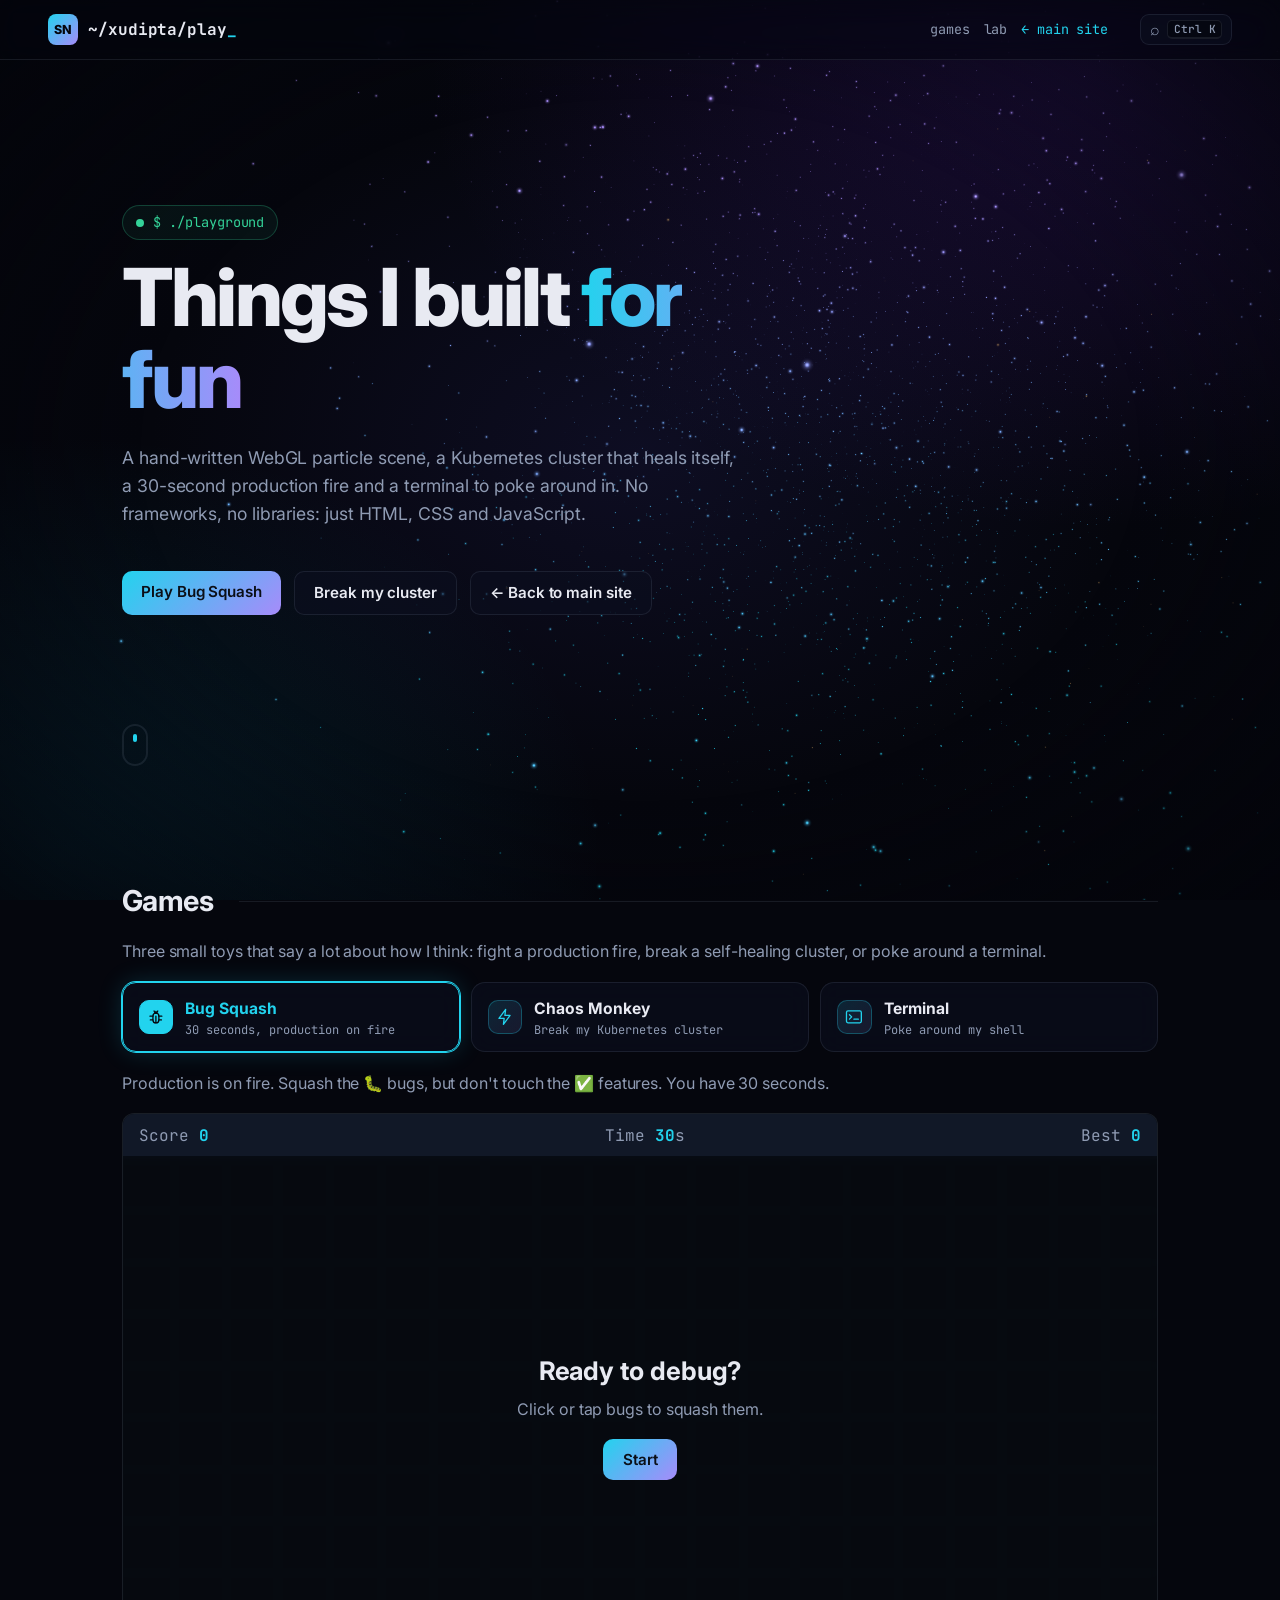
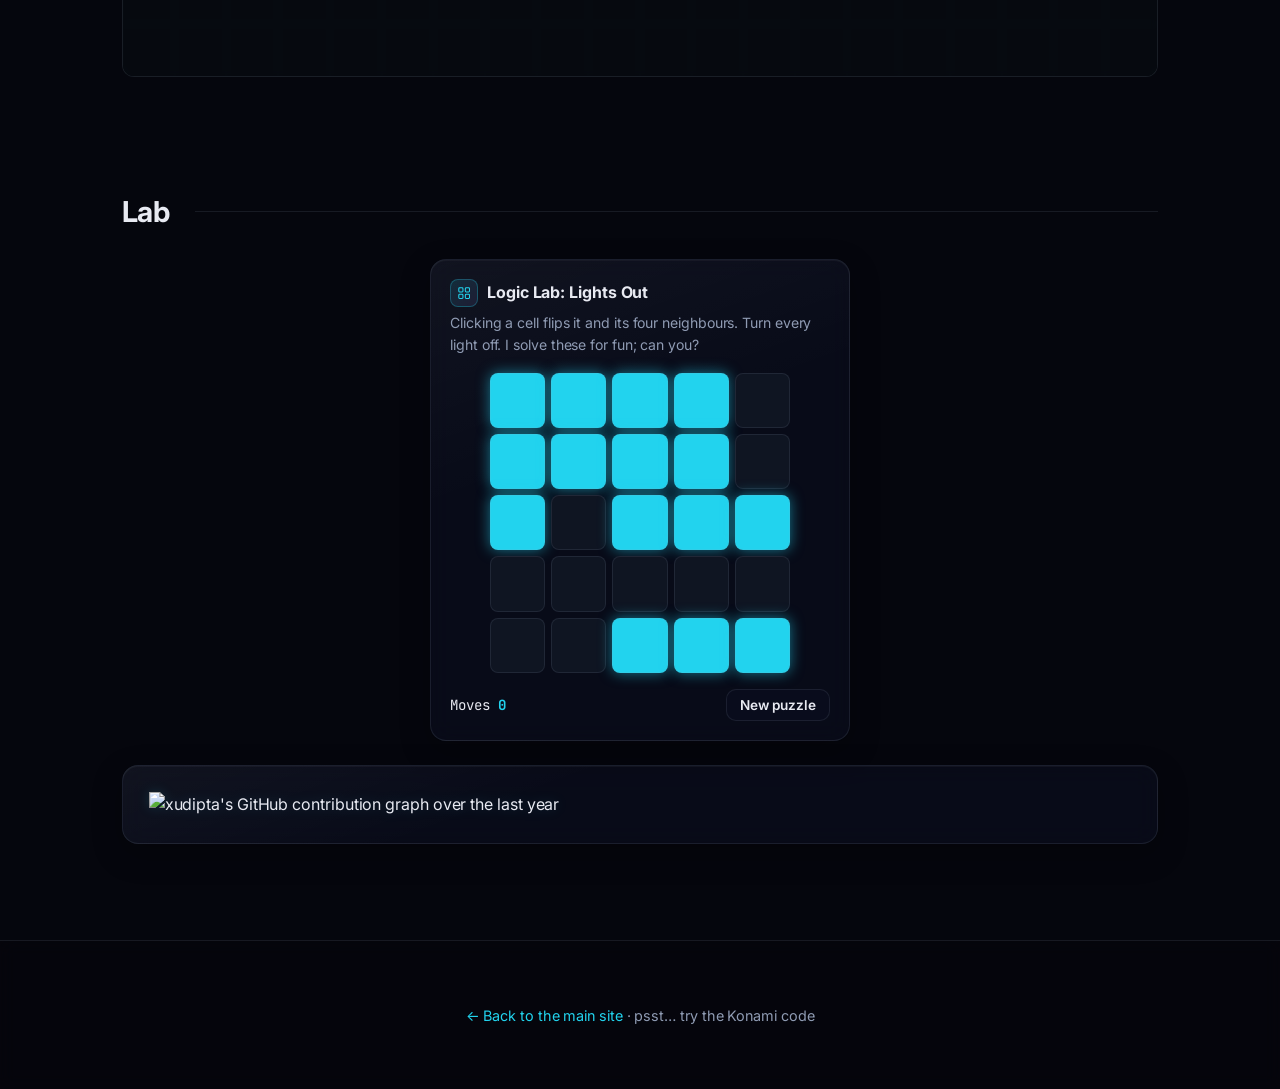
==== docs/play/index.html @ c22d4c2e "Editorial redesign of the main site; move games and effects to a Playground page" ====
<!doctype html>
<html lang="en">
<head>
  <meta charset="utf-8">
  <meta name="viewport" content="width=device-width, initial-scale=1">
  <title>Playground · Sudipta Nath</title>
  <meta name="description" content="Playground: a self-healing Kubernetes chaos game, a bug-squashing game, a terminal, a logic puzzle and a WebGL particle scene, hand-built by Sudipta Nath.">
  <meta name="theme-color" content="#05060d">
  <link rel="canonical" href="https://xudipta.github.io/xudipta/play/">
  <meta property="og:type" content="website">
  <meta property="og:url" content="https://xudipta.github.io/xudipta/play/">
  <meta property="og:title" content="Sudipta · Engineer & Problem Solver">
  <meta property="og:description" content="Engineer at Intel building SDKs for Intel hardware. Edge, infrastructure, backends and a lot of problem solving.">
  <meta property="og:image" content="https://xudipta.github.io/xudipta/og.jpg">
  <meta property="og:image:width" content="1200">
  <meta property="og:image:height" content="630">
  <meta name="twitter:card" content="summary_large_image">
  <link rel="preconnect" href="https://fonts.googleapis.com">
  <link rel="preconnect" href="https://fonts.gstatic.com" crossorigin>
  <link rel="stylesheet" href="https://fonts.googleapis.com/css2?family=Inter:wght@400;500;600;700;800&family=JetBrains+Mono:wght@400;500;700&display=swap">
  <link rel="icon" href="../favicon.svg" type="image/svg+xml">
  <link rel="stylesheet" href="style.css?v=20261106">
</head>
<body class="playground">
  <svg width="0" height="0" style="position:absolute" aria-hidden="true">
    <symbol id="i-chip" viewBox="0 0 24 24" fill="none" stroke="currentColor" stroke-width="1.75" stroke-linecap="round" stroke-linejoin="round"><rect x="6" y="6" width="12" height="12" rx="2"/><rect x="9.5" y="9.5" width="5" height="5" rx="1"/><path d="M9 2v3M15 2v3M9 19v3M15 19v3M2 9h3M2 15h3M19 9h3M19 15h3"/></symbol>
    <symbol id="i-drone" viewBox="0 0 24 24" fill="none" stroke="currentColor" stroke-width="1.75" stroke-linecap="round" stroke-linejoin="round"><circle cx="5.5" cy="5.5" r="2.5"/><circle cx="18.5" cy="5.5" r="2.5"/><circle cx="5.5" cy="18.5" r="2.5"/><circle cx="18.5" cy="18.5" r="2.5"/><path d="M7.5 7.5 10 10M16.5 7.5 14 10M7.5 16.5 10 14M16.5 16.5 14 14"/><rect x="9.5" y="9.5" width="5" height="5" rx="1.2"/></symbol>
    <symbol id="i-servers" viewBox="0 0 24 24" fill="none" stroke="currentColor" stroke-width="1.75" stroke-linecap="round" stroke-linejoin="round"><rect x="3" y="4" width="18" height="6" rx="1.5"/><rect x="3" y="14" width="18" height="6" rx="1.5"/><path d="M7 7h.01M7 17h.01M11 7h6M11 17h6"/></symbol>
    <symbol id="i-layers" viewBox="0 0 24 24" fill="none" stroke="currentColor" stroke-width="1.75" stroke-linecap="round" stroke-linejoin="round"><path d="M12 3 2 8l10 5 10-5-10-5z"/><path d="m2 13 10 5 10-5"/></symbol>
    <symbol id="i-sparkles" viewBox="0 0 24 24" fill="none" stroke="currentColor" stroke-width="1.75" stroke-linecap="round" stroke-linejoin="round"><path d="M11 3l1.8 4.7 4.7 1.8-4.7 1.8L11 16l-1.8-4.7L4.5 9.5l4.7-1.8L11 3z"/><path d="M18.5 14.5l.8 2.2 2.2.8-2.2.8-.8 2.2-.8-2.2-2.2-.8 2.2-.8.8-2.2z"/></symbol>
    <symbol id="i-database" viewBox="0 0 24 24" fill="none" stroke="currentColor" stroke-width="1.75" stroke-linecap="round" stroke-linejoin="round"><ellipse cx="12" cy="5.5" rx="8" ry="2.8"/><path d="M4 5.5v6c0 1.5 3.6 2.8 8 2.8s8-1.3 8-2.8v-6M4 11.5v6c0 1.5 3.6 2.8 8 2.8s8-1.3 8-2.8v-6"/></symbol>
    <symbol id="i-code" viewBox="0 0 24 24" fill="none" stroke="currentColor" stroke-width="1.75" stroke-linecap="round" stroke-linejoin="round"><path d="m8 7-5 5 5 5M16 7l5 5-5 5M14 4l-4 16"/></symbol>
    <symbol id="i-window" viewBox="0 0 24 24" fill="none" stroke="currentColor" stroke-width="1.75" stroke-linecap="round" stroke-linejoin="round"><rect x="3" y="4" width="18" height="16" rx="2"/><path d="M3 9h18M6.5 6.5h.01M9.5 6.5h.01"/></symbol>
    <symbol id="i-compass" viewBox="0 0 24 24" fill="none" stroke="currentColor" stroke-width="1.75" stroke-linecap="round" stroke-linejoin="round"><circle cx="12" cy="5" r="2"/><path d="M11 7 5 21M13 7l6 14M7.5 15h9"/></symbol>
    <symbol id="i-search" viewBox="0 0 24 24" fill="none" stroke="currentColor" stroke-width="1.75" stroke-linecap="round" stroke-linejoin="round"><circle cx="11" cy="11" r="7"/><path d="m20 20-4-4"/></symbol>
    <symbol id="i-stairs" viewBox="0 0 24 24" fill="none" stroke="currentColor" stroke-width="1.75" stroke-linecap="round" stroke-linejoin="round"><path d="M3 20h5v-5h5v-5h5V5h3"/></symbol>
    <symbol id="i-repeat" viewBox="0 0 24 24" fill="none" stroke="currentColor" stroke-width="1.75" stroke-linecap="round" stroke-linejoin="round"><path d="m17 2 4 4-4 4"/><path d="M3 11V9a3 3 0 0 1 3-3h15M7 22l-4-4 4-4"/><path d="M21 13v2a3 3 0 0 1-3 3H3"/></symbol>
    <symbol id="i-bulb" viewBox="0 0 24 24" fill="none" stroke="currentColor" stroke-width="1.75" stroke-linecap="round" stroke-linejoin="round"><path d="M9 18h6M10 21h4"/><path d="M12 3a6 6 0 0 0-3.6 10.8c.7.5 1.1 1.2 1.1 2V16h5v-.2c0-.8.4-1.5 1.1-2A6 6 0 0 0 12 3z"/></symbol>
    <symbol id="i-grid" viewBox="0 0 24 24" fill="none" stroke="currentColor" stroke-width="1.75" stroke-linecap="round" stroke-linejoin="round"><rect x="3" y="3" width="7" height="7" rx="1.5"/><rect x="14" y="3" width="7" height="7" rx="1.5"/><rect x="3" y="14" width="7" height="7" rx="1.5"/><rect x="14" y="14" width="7" height="7" rx="1.5"/></symbol>
    <symbol id="i-speech" viewBox="0 0 24 24" fill="none" stroke="currentColor" stroke-width="1.75" stroke-linecap="round" stroke-linejoin="round"><path d="M4 5h16v11H9l-5 4V5z"/><path d="M8 9h8M8 12h5"/></symbol>
    <symbol id="i-network" viewBox="0 0 24 24" fill="none" stroke="currentColor" stroke-width="1.75" stroke-linecap="round" stroke-linejoin="round"><circle cx="12" cy="5" r="2.5"/><circle cx="5" cy="19" r="2.5"/><circle cx="19" cy="19" r="2.5"/><path d="M12 7.5v4M12 11.5 6.6 17M12 11.5l5.4 5.5"/></symbol>
    <symbol id="i-map" viewBox="0 0 24 24" fill="none" stroke="currentColor" stroke-width="1.75" stroke-linecap="round" stroke-linejoin="round"><path d="M9 4 3 6v14l6-2 6 2 6-2V4l-6 2-6-2z"/><path d="M9 4v14M15 6v14"/></symbol>
    <symbol id="i-music" viewBox="0 0 24 24" fill="none" stroke="currentColor" stroke-width="1.75" stroke-linecap="round" stroke-linejoin="round"><path d="M9 18V5l12-2v13"/><circle cx="6" cy="18" r="3"/><circle cx="18" cy="16" r="3"/></symbol>
    <symbol id="i-notebook" viewBox="0 0 24 24" fill="none" stroke="currentColor" stroke-width="1.75" stroke-linecap="round" stroke-linejoin="round"><path d="M6 3h11a2 2 0 0 1 2 2v14a2 2 0 0 1-2 2H6z"/><path d="M9.5 3v18M13 8h3M13 12h3M4 7h2M4 12h2M4 17h2"/></symbol>
    <symbol id="i-gamepad" viewBox="0 0 24 24" fill="none" stroke="currentColor" stroke-width="1.75" stroke-linecap="round" stroke-linejoin="round"><path d="M6.5 7h11A4.5 4.5 0 0 1 22 11.5v1a4.5 4.5 0 0 1-8 2.8L13.5 15h-3l-.5.3a4.5 4.5 0 0 1-8-2.8v-1A4.5 4.5 0 0 1 6.5 7z"/><path d="M7 10v4M5 12h4M15.5 11h.01M18 13h.01"/></symbol>
    <symbol id="i-book" viewBox="0 0 24 24" fill="none" stroke="currentColor" stroke-width="1.75" stroke-linecap="round" stroke-linejoin="round"><path d="M2 4h6a4 4 0 0 1 4 4v13a3 3 0 0 0-3-3H2z"/><path d="M22 4h-6a4 4 0 0 0-4 4v13a3 3 0 0 1 3-3h7z"/></symbol>
    <symbol id="i-bug" viewBox="0 0 24 24" fill="none" stroke="currentColor" stroke-width="1.75" stroke-linecap="round" stroke-linejoin="round"><rect x="8" y="7" width="8" height="13" rx="4"/><path d="M12 7V4.5M9.5 4 11 7M14.5 4 13 7M4 11h4M16 11h4M4.5 16H8M16 16h3.5M12 11v9"/></symbol>
    <symbol id="i-zap" viewBox="0 0 24 24" fill="none" stroke="currentColor" stroke-width="1.75" stroke-linecap="round" stroke-linejoin="round"><path d="M13 2 4 14h7l-1 8 9-12h-7l1-8z"/></symbol>
    <symbol id="i-terminal" viewBox="0 0 24 24" fill="none" stroke="currentColor" stroke-width="1.75" stroke-linecap="round" stroke-linejoin="round"><rect x="2" y="4" width="20" height="16" rx="2"/><path d="m6 9 3 3-3 3M12 15h6"/></symbol>
    <symbol id="i-cap" viewBox="0 0 24 24" fill="none" stroke="currentColor" stroke-width="1.75" stroke-linecap="round" stroke-linejoin="round"><path d="M2 9l10-5 10 5-10 5-10-5z"/><path d="M6 11v4.5c0 1.6 2.7 3 6 3s6-1.4 6-3V11M22 9v6"/></symbol>
  </svg>
  <div class="boot" aria-hidden="true">
    <pre><span>&gt; loading playground ........ ok</span>
<span>&gt; spawning chaos monkey ......... ok</span>
<span>&gt; warming up particles ......... ok</span>
<span>&gt; ready ........................ ok</span></pre>
  </div>
  <canvas id="bg" aria-hidden="true"></canvas>
  <canvas id="scene" aria-hidden="true"></canvas>
  <div class="vignette" aria-hidden="true"></div>
  <div class="cursor-glow" aria-hidden="true"></div>

  <header class="nav">
    <a class="logo" href="../"><span class="mono-mark" aria-hidden="true">SN</span><span>~/xudipta/play<span class="cursor">_</span></span></a>
    <nav>
      <a href="#play">games</a>
      <a href="#lab">lab</a>
      <a href="../" class="back-link">← main site</a>
    </nav>
    <button class="palette-btn" id="palette-open" type="button" aria-label="Open command palette"><span>⌕</span><kbd>Ctrl K</kbd></button>
  </header>

  <main id="top">
    <section class="hero play-hero" id="home">
      <p class="eyebrow"><span class="pulse"></span>$ ./playground</p>
      <h1>Things I built <span class="grad">for fun</span></h1>
      <p class="lead">A hand-written WebGL particle scene, a Kubernetes cluster that heals itself, a 30-second production fire and a terminal to poke around in. No frameworks, no libraries: just HTML, CSS and JavaScript.</p>
      <div class="cta">
        <a class="btn primary" href="#game">Play Bug Squash</a>
        <a class="btn" href="#k8s">Break my cluster</a>
        <a class="btn" href="../">← Back to main site</a>
      </div>
      <a class="scroll-cue" href="#play" aria-label="Scroll to the games"><span></span></a>
    </section>

    <section id="play" class="reveal">
      <h3 class="section-title">Games</h3>
      <p class="muted play-intro">Three small toys that say a lot about how I think: fight a production fire, break a self-healing cluster, or poke around a terminal.</p>
      <div class="play-tabs" role="tablist" aria-label="Play Zone">
        <button type="button" role="tab" class="play-tab" id="tab-game" aria-controls="game" aria-selected="true"><span class="ico ibox"><svg aria-hidden="true"><use href="#i-bug"/></svg></span><span><b>Bug Squash</b><small>30 seconds, production on fire</small></span></button>
        <button type="button" role="tab" class="play-tab" id="tab-k8s" aria-controls="k8s" aria-selected="false" tabindex="-1"><span class="ico ibox"><svg aria-hidden="true"><use href="#i-zap"/></svg></span><span><b>Chaos Monkey</b><small>Break my Kubernetes cluster</small></span></button>
        <button type="button" role="tab" class="play-tab" id="tab-terminal" aria-controls="terminal" aria-selected="false" tabindex="-1"><span class="ico ibox"><svg aria-hidden="true"><use href="#i-terminal"/></svg></span><span><b>Terminal</b><small>Poke around my shell</small></span></button>
      </div>
      <div class="play-panel" id="game" role="tabpanel" aria-labelledby="tab-game">
        <p class="muted">Production is on fire. Squash the 🐛 bugs, but don't touch the ✅ features. You have 30 seconds.</p>
        <div class="game-wrap">
          <div class="game-hud">
            <span>Score <b id="g-score">0</b></span>
            <span>Time <b id="g-time">30</b>s</span>
            <span>Best <b id="g-best">0</b></span>
          </div>
          <canvas id="game-canvas" width="800" height="400" aria-label="Bug squash game"></canvas>
          <div class="game-overlay" id="g-overlay">
            <h4 id="g-title">Ready to debug?</h4>
            <p id="g-msg">Click or tap bugs to squash them.</p>
            <button class="btn primary" id="g-start">Start</button>
          </div>
        </div>
      </div>
      <div class="play-panel" id="k8s" role="tabpanel" aria-labelledby="tab-k8s" hidden>
        <p class="muted">A tiny Kubernetes cluster that heals itself. Be the chaos monkey 🐒: click pods to kill them, take a whole node down, or spike the traffic, then watch the controllers put it all back. How low can you push availability before Kubernetes heals it?</p>
        <div class="card k8s-card">
          <div class="k8s-bar">
            <div class="k8s-stats">
              <div><small>Availability</small><b id="k8s-avail" class="good">100%</b></div>
              <div><small>Pods running</small><b id="k8s-running">9/9</b></div>
              <div><small>Chaos dealt</small><b id="k8s-kills">0</b></div>
              <div><small>Self-healed</small><b id="k8s-healed">0</b></div>
              <div><small>Lowest you caused</small><b id="k8s-min">100%</b></div>
            </div>
            <canvas id="k8s-spark" aria-hidden="true"></canvas>
          </div>
          <div class="k8s-actions">
            <button class="btn small-btn primary" id="k8s-chaos" type="button">🐒 Unleash chaos</button>
            <button class="btn small-btn" id="k8s-spike" type="button">⚡ Traffic spike</button>
            <button class="btn small-btn" id="k8s-reset" type="button">↺ Reset</button>
            <span class="k8s-legend"><i class="web"></i>web <i class="api"></i>api <i class="cache"></i>cache</span>
          </div>
          <div class="k-pending-wrap"><small>Pending · waiting for a node</small><div id="k8s-pending" class="k-pods"></div></div>
          <div id="k8s-nodes" class="k-nodes"></div>
          <div class="k-log-wrap"><small>$ kubectl get events --watch</small><pre id="k8s-log" class="k-log"></pre></div>
        </div>
      </div>
      <div class="play-panel" id="terminal" role="tabpanel" aria-labelledby="tab-terminal" hidden>
        <p class="muted">Poke around. Type <code>help</code> to get started.</p>
        <div class="term" id="term">
          <div class="term-bar"><i></i><i></i><i></i><span>sudipta@portfolio: ~</span></div>
          <div class="term-body" id="term-body"></div>
          <form class="term-input" id="term-form" autocomplete="off">
            <label for="term-in" class="prompt">sudipta@portfolio:~$</label>
            <input id="term-in" spellcheck="false" autocapitalize="off" aria-label="Terminal command">
          </form>
        </div>
      </div>
    </section>

    <section id="lab" class="reveal">
      <h3 class="section-title">Lab</h3>
      <div class="lab-grid">
        <div class="card puzzle">
          <h4 class="with-ic"><span class="ico sm ibox"><svg aria-hidden="true"><use href="#i-grid"/></svg></span>Logic Lab: Lights Out</h4>
          <p class="muted small">Clicking a cell flips it and its four neighbours. Turn every light off. I solve these for fun; can you?</p>
          <div class="lo-grid" id="lo-grid" role="grid" aria-label="Lights Out puzzle"></div>
          <div class="lo-bar">
            <span>Moves <b id="lo-moves">0</b></span>
            <span id="lo-status" class="muted"></span>
            <button class="btn small-btn" id="lo-new">New puzzle</button>
          </div>
        </div>
      </div>
      <div class="card activity" id="activity">
        <div class="orbit-wrap">
          <canvas id="orbit" role="img" aria-label="GitHub contributions over the last year"></canvas>
          <div class="orbit-copy">
            <p class="kicker">// consistency, visualised</p>
            <h3>A year of showing up</h3>
            <p>Every dot is a day of my GitHub activity over the last year. Each ring is a weekday, from Sunday on the inside to Saturday on the outside. Brighter dots mean more contributions, and the amber hand marks today.</p>
            <div class="pillrow" id="orbit-pills"><span class="pill">loading live data…</span></div>
            <blockquote>“From a certain point onward there is no longer any turning back. That is the point that must be reached.”<span>— Franz Kafka</span></blockquote>
          </div>
        </div>
        <img class="activity-fallback" hidden src="https://ghchart.rshah.org/22d3ee/xudipta" alt="xudipta's GitHub contribution graph over the last year">
      </div>
    </section>
  </main>

  <footer>
    <p><a href="../">← Back to the main site</a> · <span class="muted">psst… try the Konami code</span></p>
  </footer>

  <script src="scene.js?v=20261106"></script>
  <script src="main.js?v=20261106"></script>
  <script src="orbit.js?v=20261106"></script>
  <script src="chaos.js?v=20261106"></script>
  <script src="palette.js?v=20261106"></script>
</body>
</html>
---- docs/play/style.css ----
:root {
  --bg: #05060d;
  --bg-2: #0c1020;
  --card: rgba(12, 16, 32, 0.62);
  --line: rgba(148, 163, 184, 0.13);
  --text: #e8eaf2;
  --muted: #8f9bb3;
  --warm: #fbbf77;
  --accent: #22d3ee;
  --accent-2: #a78bfa;
  --good: #34d399;
  --mono: "JetBrains Mono", ui-monospace, "SFMono-Regular", Menlo, Consolas, "Liberation Mono", monospace;
  --sans: "Inter", system-ui, -apple-system, "Segoe UI", Roboto, sans-serif;
}

* { box-sizing: border-box; }
html { scroll-behavior: smooth; }
body {
  margin: 0;
  background:
    radial-gradient(1100px 760px at 85% 8%, rgba(91, 33, 182, 0.22), transparent 60%),
    radial-gradient(900px 700px at 5% 95%, rgba(8, 145, 178, 0.16), transparent 60%),
    radial-gradient(700px 500px at 50% 50%, rgba(30, 27, 75, 0.35), transparent 70%),
    var(--bg);
  background-attachment: fixed;
  letter-spacing: -0.005em;
  color: var(--text);
  font-family: var(--sans);
  line-height: 1.6;
  overflow-x: hidden;
}
a { color: var(--accent); text-decoration: none; }
code { font-family: var(--mono); color: var(--accent); }
.muted { color: var(--muted); }

#bg, #scene { position: fixed; inset: 0; width: 100%; height: 100%; z-index: -2; }
.has-3d #bg { display: none; }
.vignette { position: fixed; inset: 0; z-index: -1; pointer-events: none;
  background: radial-gradient(ellipse at center, transparent 55%, rgba(3, 4, 10, 0.75) 100%); }
::selection { background: rgba(34, 211, 238, 0.3); }

/* Boot intro: pure CSS, so it always clears even if JS fails */
.boot {
  position: fixed; inset: 0; z-index: 200; display: grid; place-items: center; background: var(--bg);
  animation: bootOut .35s ease .75s forwards; pointer-events: none;
}
.boot pre { font: 500 0.95rem var(--mono); color: var(--muted); margin: 0; }
.boot span { display: block; opacity: 0; animation: bootLine .2s ease forwards; }
.boot span:nth-child(1) { animation-delay: .05s; } .boot span:nth-child(2) { animation-delay: .2s; }
.boot span:nth-child(3) { animation-delay: .35s; } .boot span:nth-child(4) { animation-delay: .5s; color: var(--accent); }
@keyframes bootLine { from { opacity: 0; transform: translateX(-8px); } to { opacity: 1; transform: none; } }
@keyframes bootOut { to { opacity: 0; visibility: hidden; } }

/* Cursor glow */
.cursor-glow {
  position: fixed; left: -260px; top: -260px; width: 520px; height: 520px; border-radius: 50%; z-index: -1; pointer-events: none;
  background: radial-gradient(circle, rgba(34, 211, 238, 0.09), rgba(167, 139, 250, 0.05) 40%, transparent 70%);
  opacity: 0; transition: opacity .5s;
}
.cursor-glow.on { opacity: 1; }

/* Drifting quotes */
.quote {
  position: absolute; right: 0; bottom: 2rem; margin: 0; width: 360px; text-align: right; pointer-events: none;
  opacity: 0; transform: translateY(8px); transition: opacity .9s ease, transform .9s ease;
}
.quote.show { opacity: 0.7; transform: none; }
.quote blockquote { margin: 0; font: italic 400 0.95rem/1.5 Georgia, "Times New Roman", serif; color: #c7cce0; }
.quote figcaption { margin-top: 0.3rem; font: 500 0.72rem var(--mono); color: var(--accent); letter-spacing: 0.08em; text-transform: uppercase; }
.quote figcaption::before { content: "— "; }

/* Nav */
.nav {
  position: sticky; top: 0; z-index: 10;
  display: flex; justify-content: space-between; align-items: center; gap: 1rem;
  padding: 0.9rem clamp(1rem, 4vw, 3rem);
  background: rgba(5, 6, 13, 0.55);
  backdrop-filter: blur(14px) saturate(140%);
  border-bottom: 1px solid var(--line);
}
.logo { font-family: var(--mono); color: var(--text); font-weight: 700; }
.nav nav { display: flex; gap: 1.1rem; flex-wrap: wrap; margin-left: auto; }
.nav nav a { color: var(--muted); font-family: var(--mono); font-size: 0.9rem; transition: color .2s; position: relative; padding: 0.2rem 0; }
.nav nav a::after { content: ""; position: absolute; left: 0; right: 0; bottom: -2px; height: 1px; background: var(--accent); transform: scaleX(0); transition: transform .3s; }
.nav nav a:hover, .nav nav a.active { color: var(--accent); }
.nav nav a.active::after, .nav nav a:hover::after { transform: scaleX(1); }
.cursor { color: var(--accent); animation: blink 1s steps(1) infinite; }
@keyframes blink { 50% { opacity: 0; } }

main { max-width: 1100px; margin: 0 auto; padding: 0 clamp(1rem, 4vw, 2rem); }
section { padding: 5rem 0 2rem; }

/* Hero */
.hero { min-height: calc(100vh - 64px); display: flex; flex-direction: column; justify-content: center; padding-top: 2rem; position: relative; }
.hero > :not(.quote) { max-width: 640px; }
.eyebrow { font-family: var(--mono); font-size: 0.85rem; color: var(--good); margin: 0; display: inline-flex; align-items: center; gap: 0.6rem;
  padding: 0.35rem 0.8rem; border: 1px solid rgba(52, 211, 153, .25); border-radius: 999px; background: rgba(52, 211, 153, .06); width: fit-content; }
.pulse { width: 8px; height: 8px; border-radius: 50%; background: var(--good); box-shadow: 0 0 0 0 rgba(52, 211, 153, .6); animation: pulse 2s infinite; }
@keyframes pulse { 70% { box-shadow: 0 0 0 10px rgba(52, 211, 153, 0); } 100% { box-shadow: 0 0 0 0 rgba(52, 211, 153, 0); } }
h1 { font-size: clamp(2.6rem, 7.5vw, 5rem); line-height: 1.02; margin: 1rem 0 0.4rem; font-weight: 800; letter-spacing: -0.035em; }
.scroll-cue { position: absolute; bottom: 2rem; left: 0; width: 26px; height: 42px; border: 2px solid var(--line); border-radius: 14px; }
.scroll-cue span { position: absolute; left: 50%; top: 8px; width: 4px; height: 8px; margin-left: -2px; border-radius: 2px; background: var(--accent); animation: cue 1.8s infinite; }
@keyframes cue { 0% { opacity: 0; transform: translateY(0); } 30% { opacity: 1; } 100% { opacity: 0; transform: translateY(14px); } }
.grad {
  background: linear-gradient(90deg, var(--accent), var(--accent-2), var(--accent));
  background-size: 200% auto;
  -webkit-background-clip: text; background-clip: text; color: transparent;
  animation: shine 6s linear infinite;
}
@keyframes shine { to { background-position: 200% center; } }
.typed-line { font-family: var(--mono); font-weight: 500; color: var(--muted); font-size: clamp(1.1rem, 3vw, 1.6rem); margin: 0.3rem 0 1rem; min-height: 1.6em; }
#typed { color: var(--text); }
.lead { max-width: 640px; color: var(--muted); font-size: 1.1rem; }
.cta { display: flex; flex-wrap: wrap; gap: 0.8rem; margin: 1.6rem 0 2.4rem; }
.btn {
  display: inline-block; padding: 0.7rem 1.2rem; border-radius: 10px;
  border: 1px solid var(--line); color: var(--text); background: var(--card);
  font: 600 0.95rem var(--sans); cursor: pointer;
  transition: transform .2s, border-color .2s, box-shadow .2s;
}
.btn:hover { transform: translateY(-2px); border-color: var(--accent); box-shadow: 0 6px 24px rgba(34, 211, 238, .18); }
.btn.primary { background: linear-gradient(135deg, var(--accent), var(--accent-2)); color: #0b0f17; border: 0; }
.btn[hidden] { display: none; }
.stats { display: flex; gap: 2.5rem; flex-wrap: wrap; }
.stats div { display: flex; flex-direction: column; }
.stats b { font-size: 2rem; font-family: var(--mono); color: var(--accent); }
.stats span { color: var(--muted); font-size: 0.9rem; }

/* Sections */
.section-title { font-size: 1.8rem; font-weight: 700; letter-spacing: -0.02em; margin: 0 0 1.5rem; display: flex; align-items: center; gap: 0.6rem; }
.section-title span { font-family: var(--mono); color: var(--accent); font-size: 1.1rem; }
.section-title::after { content: ""; flex: 1; height: 1px; background: var(--line); margin-left: 1rem; }
.reveal { opacity: 0; transform: translateY(30px); transition: opacity .7s ease, transform .7s ease; }
.reveal.visible { opacity: 1; transform: none; }

.card {
  background: linear-gradient(160deg, rgba(255, 255, 255, 0.035), rgba(255, 255, 255, 0) 40%), var(--card);
  border: 1px solid var(--line); border-radius: 16px; padding: 1.2rem;
  backdrop-filter: blur(12px) saturate(130%);
  box-shadow: 0 1px 0 rgba(255, 255, 255, 0.04) inset, 0 10px 30px rgba(0, 0, 0, 0.25);
}
.about-grid { display: grid; grid-template-columns: 1.1fr 1fr; gap: 2rem; }
.focus { display: grid; grid-template-columns: 1fr 1fr; gap: 1rem; }
.focus h4 { margin: 0.4rem 0 0.3rem; }
.focus p { margin: 0; color: var(--muted); font-size: 0.92rem; }
.ico { font-size: 1.6rem; }
.tilt { transition: transform .15s ease, border-color .2s; transform-style: preserve-3d; }
.tilt:hover { border-color: var(--accent); }
.ticks { list-style: none; padding: 0; }
.ticks li { padding-left: 1.6rem; position: relative; margin: 0.4rem 0; color: var(--muted); }
.ticks li::before { content: "▹"; position: absolute; left: 0; color: var(--accent); }

/* Problem solver */
.solver-grid { display: grid; grid-template-columns: 1.2fr 1fr; gap: 2rem; align-items: start; }
.solver-grid > div > p { color: var(--muted); margin-top: 0; }
.traits { display: grid; grid-template-columns: 1fr 1fr; gap: 0.8rem; }
.trait { display: flex; gap: 0.7rem; align-items: flex-start; padding: 0.9rem; }
.trait h4 { margin: 0; font-size: 0.95rem; }
.trait p { margin: 0; color: var(--muted); font-size: 0.85rem; }
.sub { margin: 1.5rem 0 0.7rem; font-family: var(--mono); color: var(--muted); font-weight: 500; }
.loop { list-style: none; padding: 0; margin: 0; display: flex; flex-wrap: wrap; gap: 0.4rem; counter-reset: step; }
.loop li {
  font-family: var(--mono); font-size: 0.85rem; padding: 0.4rem 0.8rem; border-radius: 999px;
  border: 1px solid var(--line); color: var(--muted); transition: all .35s;
}
.loop li:not(:last-child)::after { content: " →"; color: var(--line); }
.loop li.active { color: #0b0f17; background: var(--accent); border-color: var(--accent); box-shadow: 0 0 18px rgba(34, 211, 238, .45); }
.loop li.active::after { color: #0b0f17; }
.puzzle h4 { margin: 0 0 0.3rem; }
.small { font-size: 0.88rem; margin: 0 0 1rem; }
.lo-grid { display: grid; grid-template-columns: repeat(5, 1fr); gap: 6px; max-width: 300px; margin: 0 auto; }
.lo-cell {
  aspect-ratio: 1; border-radius: 8px; border: 1px solid var(--line); background: #0f1522; cursor: pointer;
  transition: background .2s, box-shadow .2s, transform .1s;
}
.lo-cell:active { transform: scale(.92); }
.lo-cell.on { background: var(--accent); box-shadow: 0 0 14px rgba(34, 211, 238, .55); }
.lo-grid.won .lo-cell { background: var(--good); box-shadow: 0 0 14px rgba(52, 211, 153, .5); }
.lo-bar { display: flex; justify-content: space-between; align-items: center; gap: 0.5rem; margin-top: 1rem; font-family: var(--mono); font-size: 0.88rem; flex-wrap: wrap; }
.lo-bar b { color: var(--accent); }
.small-btn { padding: 0.45rem 0.8rem; font-size: 0.85rem; }
.activity { margin-top: 1.5rem; padding: 1.6rem; }
.activity-fallback { display: block; width: 100%; filter: drop-shadow(0 0 6px rgba(34, 211, 238, .15)); }
.activity-fallback[hidden], .orbit-wrap[hidden] { display: none; }
.orbit-wrap { display: grid; grid-template-columns: 1fr 1fr; gap: 1.5rem; align-items: center; }
#orbit { width: 100%; max-width: min(520px, 62vh); aspect-ratio: 1; display: block; margin: 0 auto; touch-action: manipulation; }
.kicker { font: 500 0.8rem var(--mono); color: var(--accent); margin: 0 0 0.4rem; }
.orbit-copy h3 { font-size: 1.6rem; letter-spacing: -0.02em; margin: 0 0 0.5rem; }
.orbit-copy > p:not(.kicker) { color: var(--muted); margin: 0 0 1rem; }
.orbit-copy blockquote { margin: 1.3rem 0 0; font: italic 1rem/1.55 Georgia, "Times New Roman", serif; color: #c7cce0; border-left: 2px solid var(--accent); padding-left: 1rem; }
.orbit-copy blockquote span { display: block; font: 500 0.7rem var(--mono); color: var(--accent); text-transform: uppercase; letter-spacing: 0.08em; font-style: normal; margin-top: 0.3rem; }
.pillrow { display: flex; flex-wrap: wrap; gap: 0.5rem; }
.pill { font: 500 0.78rem var(--mono); padding: 0.35rem 0.7rem; border-radius: 999px; border: 1px solid var(--line); color: var(--muted); background: rgba(5, 6, 13, 0.4); }
.pill b { color: var(--text); }
.orbit-tip {
  position: fixed; z-index: 50; pointer-events: none; font: 500 0.78rem var(--mono); white-space: nowrap;
  background: rgba(5, 6, 13, 0.92); border: 1px solid var(--accent); color: var(--text); padding: 0.35rem 0.6rem; border-radius: 8px;
  box-shadow: 0 0 20px rgba(34, 211, 238, 0.25); opacity: 0; transition: opacity .15s;
}
.orbit-tip.on { opacity: 1; }
.orbit-tip b { color: var(--accent); }

/* Open source @ Intel */
.oss-intro { margin: -0.6rem 0 1.4rem; }
.oss-grid { display: grid; grid-template-columns: repeat(2, 1fr); gap: 1rem; }
.oss { display: flex; flex-direction: column; gap: 0.55rem; color: var(--text); position: relative; overflow: hidden; }
.oss::after { content: ""; position: absolute; inset: 0 0 auto 0; height: 2px; background: linear-gradient(90deg, #0071c5, var(--accent), var(--accent-2)); opacity: .8; }
a.oss:hover { border-color: var(--accent); box-shadow: 0 0 30px rgba(34, 211, 238, .12); }
.oss-top { display: flex; justify-content: space-between; align-items: center; }
.oss-ico { font-size: 1.6rem; }
.oss-tag { font: 600 0.7rem var(--mono); color: #05060d; background: var(--accent); padding: 0.15rem 0.55rem; border-radius: 999px; text-transform: uppercase; letter-spacing: 0.06em; }
.oss h4 { margin: 0; font-size: 1.15rem; }
.oss-path { font-size: 0.74rem; color: var(--muted); word-break: break-all; }
.oss p { margin: 0; color: var(--muted); flex: 1; }
.oss .meta { display: flex; gap: 0.5rem; flex-wrap: wrap; font-family: var(--mono); font-size: 0.78rem; }
.oss .meta span { color: var(--accent-2); }
.oss-link { font: 600 0.82rem var(--mono); color: var(--accent); }

/* Chaos Monkey (Kubernetes) */
.k8s-card { padding: 1.4rem; display: grid; gap: 1rem; }
.k8s-card > *, .k8s-bar > *, .k-nodes > * { min-width: 0; }
.k8s-bar { display: grid; grid-template-columns: 1fr 260px; gap: 1rem; align-items: center; }
.k8s-stats { display: grid; grid-template-columns: repeat(5, 1fr); gap: 0.6rem; }
.k8s-stats div { border: 1px solid var(--line); border-radius: 12px; padding: 0.6rem 0.8rem; background: rgba(5, 6, 13, .5); }
.k8s-stats small, .k-pending-wrap small, .k-log-wrap small { display: block; font: 500 0.66rem var(--mono); color: var(--muted); text-transform: uppercase; letter-spacing: 0.08em; }
.k8s-stats b { font: 700 1.35rem var(--mono); color: var(--text); }
.k8s-stats b.good { color: var(--good); } .k8s-stats b.warn { color: var(--warm); } .k8s-stats b.bad { color: #f87171; }
#k8s-spark { width: 100%; height: 76px; align-self: center; border: 1px solid var(--line); border-radius: 12px; background: rgba(5, 6, 13, .5); }
.k8s-actions { display: flex; flex-wrap: wrap; gap: 0.5rem; align-items: center; }
.k8s-actions .btn:disabled { opacity: .45; cursor: not-allowed; transform: none; }
.k8s-legend { margin-left: auto; display: flex; gap: 0.4rem; align-items: center; font: 500 0.75rem var(--mono); color: var(--muted); }
.k8s-legend i { width: 10px; height: 10px; border-radius: 3px; margin-left: 0.4rem; background: rgb(var(--c)); }
.k8s-legend i.web, .k-pod.web { --c: 34, 211, 238; } .k8s-legend i.api, .k-pod.api { --c: 167, 139, 250; } .k8s-legend i.cache, .k-pod.cache { --c: 251, 191, 119; }
.k-pending-wrap { display: none; border: 1px dashed rgba(251, 191, 119, .4); border-radius: 12px; padding: 0.6rem 0.8rem; }
.k-pending-wrap.has { display: block; }
.k-nodes { display: grid; grid-template-columns: repeat(3, 1fr); gap: 0.8rem; }
.k-node { border: 1px solid var(--line); border-radius: 14px; padding: 0.8rem; background: rgba(5, 6, 13, .55); transition: border-color .3s, opacity .3s, filter .3s; min-height: 170px; }
.k-node.down { border-color: rgba(248, 113, 113, .6); filter: saturate(.3); background: repeating-linear-gradient(135deg, rgba(248, 113, 113, .05) 0 10px, transparent 10px 20px), rgba(5, 6, 13, .55); }
.k-node-head { display: flex; align-items: center; gap: 0.5rem; font: 600 0.82rem var(--mono); }
.k-node-status { font: 600 0.66rem var(--mono); padding: 0.05rem 0.45rem; border-radius: 999px; color: #05060d; background: var(--good); }
.k-node.down .k-node-status { background: #f87171; }
.k-node-kill { margin-left: auto; font: 500 0.68rem var(--mono); color: var(--muted); background: transparent; border: 1px solid var(--line); border-radius: 8px; padding: 0.15rem 0.45rem; cursor: pointer; }
.k-node-kill:hover:not(:disabled) { color: #f87171; border-color: #f87171; }
.k-node-kill:disabled { opacity: .4; cursor: not-allowed; }
.k-cpu { height: 4px; border-radius: 2px; background: rgba(148, 163, 184, .1); margin: 0.6rem 0 0.7rem; overflow: hidden; }
.k-cpu i { display: block; height: 100%; background: linear-gradient(90deg, var(--good), var(--warm)); transition: width .4s; }
.k-pods { display: flex; flex-wrap: wrap; gap: 0.45rem; }
.k-pod {
  width: 62px; height: 46px; border-radius: 10px; border: 1px solid rgba(var(--c), .7); background: rgba(var(--c), .16);
  color: var(--text); display: flex; flex-direction: column; justify-content: center; align-items: center; gap: 1px;
  font: 600 0.66rem var(--mono); cursor: crosshair; position: relative; transition: transform .2s, opacity .3s, background .3s, box-shadow .3s;
  box-shadow: 0 0 12px rgba(var(--c), .3); animation: podIn .35s ease;
}
.k-pod-id { font-weight: 400; font-size: 0.6rem; color: var(--muted); }
.k-pod[data-state="Running"]:hover { transform: scale(1.08); border-color: #f87171; box-shadow: 0 0 16px rgba(248, 113, 113, .5); }
.k-pod[data-state="Pending"] { border-style: dashed; background: transparent; box-shadow: none; opacity: .75; animation: podPulse 1s ease-in-out infinite; }
.k-pod[data-state="ContainerCreating"] { background: rgba(var(--c), .06); box-shadow: none; }
.k-pod[data-state="ContainerCreating"]::after { content: ""; position: absolute; top: 4px; right: 4px; width: 8px; height: 8px; border-radius: 50%; border: 2px solid rgba(var(--c), .9); border-top-color: transparent; animation: spin .7s linear infinite; }
.k-pod[data-state="Terminating"] { border-color: #f87171; background: rgba(248, 113, 113, .2); box-shadow: 0 0 14px rgba(248, 113, 113, .45); animation: podOut .7s ease forwards; cursor: default; }
@keyframes podIn { from { transform: scale(.4); opacity: 0; } }
@keyframes podOut { to { transform: scale(.5) rotate(-8deg); opacity: .15; } }
@keyframes podPulse { 50% { opacity: .35; } }
@keyframes spin { to { transform: rotate(360deg); } }
.k-log-wrap { border: 1px solid var(--line); border-radius: 12px; background: #070a10; padding: 0.7rem 0.9rem; }
.k-log { margin: 0.4rem 0 0; font: 0.74rem/1.6 var(--mono); color: var(--muted); height: 9.6em; overflow: auto; white-space: pre; }
.k-log .t { color: rgba(143, 155, 179, .6); } .k-log .ok { color: var(--good); } .k-log .warn { color: var(--warm); } .k-log b { color: var(--text); font-weight: 500; } .k-log .m { color: var(--muted); }

/* Command palette */
.palette-btn { display: inline-flex; align-items: center; gap: 0.45rem; margin-left: 1rem; padding: 0.3rem 0.55rem; border: 1px solid var(--line); border-radius: 9px; background: rgba(12, 16, 32, .6); color: var(--muted); font: 500 0.8rem var(--mono); cursor: pointer; transition: border-color .2s, color .2s; }
.palette-btn:hover { border-color: var(--accent); color: var(--accent); }
.palette-btn span { font-size: 1rem; line-height: 1; }
kbd { font: 500 0.7rem var(--mono); padding: 0.05rem 0.35rem; border: 1px solid var(--line); border-bottom-width: 2px; border-radius: 5px; color: var(--muted); background: rgba(5, 6, 13, .6); }
.palette { position: fixed; inset: 0; z-index: 300; background: rgba(3, 4, 10, .6); backdrop-filter: blur(6px); display: flex; justify-content: center; align-items: flex-start; padding: 12vh 16px 16px; }
.palette[hidden] { display: none; }
.palette-box { width: min(620px, 100%); background: rgba(12, 16, 32, .96); border: 1px solid rgba(34, 211, 238, .35); border-radius: 16px; box-shadow: 0 30px 80px rgba(0, 0, 0, .6), 0 0 40px rgba(34, 211, 238, .12); overflow: hidden; animation: palIn .18s ease; }
@keyframes palIn { from { transform: translateY(-8px) scale(.98); opacity: 0; } }
.palette-input { display: flex; align-items: center; gap: 0.6rem; padding: 0.9rem 1rem; border-bottom: 1px solid var(--line); }
.palette-input span { color: var(--accent); font: 700 1.2rem var(--mono); }
.palette-input input { flex: 1; min-width: 0; background: transparent; border: 0; outline: 0; color: var(--text); font: 500 1rem var(--sans); }
.palette-list { list-style: none; margin: 0; padding: 0.4rem; max-height: 50vh; overflow: auto; }
.palette-group { font: 500 0.68rem var(--mono); color: var(--muted); text-transform: uppercase; letter-spacing: 0.08em; padding: 0.6rem 0.7rem 0.3rem; }
.palette-item { display: flex; align-items: center; gap: 0.7rem; padding: 0.55rem 0.7rem; border-radius: 10px; cursor: pointer; color: var(--text); }
.palette-item.active { background: rgba(34, 211, 238, .12); box-shadow: inset 2px 0 0 var(--accent); }
.palette-empty { padding: 1rem; color: var(--muted); }
.palette-foot { display: flex; gap: 1rem; padding: 0.6rem 1rem; border-top: 1px solid var(--line); font: 500 0.72rem var(--mono); color: var(--muted); flex-wrap: wrap; }
.palette-foot kbd { margin-right: 0.15rem; }

/* Skills */
.skills-intro { margin: -0.6rem 0 1.1rem; }
.skill-head { display: flex; align-items: center; gap: 0.6rem; }
.skill-head h4 { margin: 0; font-size: 1.05rem; }
.skill-head .count { margin-left: auto; font: 600 0.72rem var(--mono); color: var(--accent-2); border: 1px solid rgba(167, 139, 250, .35); border-radius: 999px; padding: 0.05rem 0.5rem; }
.chips { display: flex; flex-wrap: wrap; gap: 0.45rem; }
.chip {
  font-family: var(--mono); font-size: 0.8rem; padding: 0.35rem 0.7rem; border-radius: 999px; color: var(--text);
  border: 1px solid var(--line); background: rgba(5, 6, 13, .5);
  opacity: 0; transform: scale(.6);
  transition: transform .25s, border-color .2s, color .2s, opacity .4s, box-shadow .2s;
}
.chip.proven { border-color: rgba(34, 211, 238, .35); }
.chip.proven::before { content: ""; display: inline-block; width: 6px; height: 6px; border-radius: 50%; background: var(--good); margin-right: 0.4rem; vertical-align: middle; box-shadow: 0 0 6px var(--good); }
.visible .chip { opacity: 1; transform: none; }
.chip:hover { border-color: var(--accent); color: var(--accent); transform: translateY(-3px); box-shadow: 0 6px 16px rgba(34, 211, 238, .15); }
.skill-tip {
  position: fixed; z-index: 60; pointer-events: none; max-width: 300px; font: 500 0.78rem/1.4 var(--sans); color: var(--text);
  background: rgba(5, 6, 13, .95); border: 1px solid var(--accent); border-radius: 10px; padding: 0.45rem 0.7rem;
  box-shadow: 0 0 20px rgba(34, 211, 238, .25); opacity: 0; transform: translateY(4px); transition: opacity .15s, transform .15s;
}
.skill-tip.on { opacity: 1; transform: none; }
.skill-tip small { display: block; font: 500 0.64rem var(--mono); color: var(--accent); text-transform: uppercase; letter-spacing: 0.08em; }
.exploring { display: flex; flex-wrap: wrap; align-items: center; gap: 0.5rem; margin-top: 1rem; padding: 0.8rem 1rem; border: 1px dashed rgba(52, 211, 153, .35); border-radius: 14px; font: 500 0.8rem var(--mono); color: var(--muted); }
.exploring b { color: var(--good); font-weight: 600; margin-right: 0.3rem; }
.exploring > span:not(.pulse) { padding: 0.2rem 0.6rem; border-radius: 999px; background: rgba(52, 211, 153, .08); color: var(--text); }

/* Projects */
.project-grid { display: grid; grid-template-columns: repeat(2, 1fr); gap: 1rem; }
.project { display: flex; flex-direction: column; gap: 0.6rem; color: var(--text); position: relative; overflow: hidden; }
.project::before {
  content: ""; position: absolute; inset: 0;
  background: radial-gradient(400px circle at var(--mx, 50%) var(--my, 50%), rgba(34, 211, 238, .12), transparent 40%);
  opacity: 0; transition: opacity .3s;
}
.project:hover::before { opacity: 1; }
.project:hover { border-color: var(--accent); }
.project .top { display: flex; justify-content: space-between; align-items: center; }
.project h4 { margin: 0; font-family: var(--mono); }
.project p { margin: 0; color: var(--muted); flex: 1; }
.project .meta { display: flex; gap: 0.5rem; flex-wrap: wrap; font-family: var(--mono); font-size: 0.8rem; }
.project .meta span { color: var(--accent-2); }
.stars { font-family: var(--mono); font-size: 0.85rem; color: var(--muted); }
.project .org { font-family: var(--mono); font-size: 0.8rem; color: var(--good); margin-top: -0.4rem; }

/* Terminal */
.term { border: 1px solid var(--line); border-radius: 12px; overflow: hidden; background: #070a10; box-shadow: 0 20px 60px rgba(0, 0, 0, .45); }
.term-bar { display: flex; align-items: center; gap: 0.45rem; padding: 0.6rem 0.9rem; background: #111827; font-family: var(--mono); font-size: 0.8rem; color: var(--muted); }
.term-bar i { width: 12px; height: 12px; border-radius: 50%; background: #ef4444; }
.term-bar i:nth-child(2) { background: #f59e0b; }
.term-bar i:nth-child(3) { background: #22c55e; margin-right: 0.6rem; }
.term-body { font-family: var(--mono); font-size: 0.9rem; padding: 1rem; height: 300px; overflow: auto; white-space: pre; }
.term-body .cmd { color: var(--good); }
.term-body .err { color: #f87171; }
.term-body .hl { color: var(--accent); }
.term-input { display: flex; gap: 0.5rem; padding: 0 1rem 1rem; font-family: var(--mono); font-size: 0.9rem; }
.term-input .prompt { color: var(--good); white-space: nowrap; }
.term-input input { flex: 1; min-width: 0; background: transparent; border: 0; outline: none; color: var(--text); font: inherit; caret-color: var(--accent); }

/* Game */
.game-wrap { position: relative; border: 1px solid var(--line); border-radius: 12px; overflow: hidden; background: #070a10; }
.game-hud { display: flex; justify-content: space-between; padding: 0.6rem 1rem; font-family: var(--mono); background: #111827; color: var(--muted); }
.game-hud b { color: var(--accent); }
#game-canvas { display: block; width: 100%; height: auto; aspect-ratio: 2 / 1; cursor: crosshair; touch-action: manipulation; }
.game-overlay {
  position: absolute; inset: 42px 0 0; display: flex; flex-direction: column; align-items: center; justify-content: center;
  text-align: center; background: rgba(7, 10, 16, .82); backdrop-filter: blur(3px); padding: 1rem;
}
.game-overlay[hidden] { display: none; }
.game-overlay h4 { font-size: 1.6rem; margin: 0 0 0.3rem; }
.game-overlay p { color: var(--muted); margin: 0 0 1rem; }

/* Resume */
.resume { display: grid; grid-template-columns: 1.4fr 1fr; gap: 2rem; align-items: start; }
.timeline { border-left: 2px solid var(--line); padding-left: 1.5rem; }
.tl-item { position: relative; margin-bottom: 1.6rem; }
.tl-item .dot { position: absolute; left: calc(-1.5rem - 7px); top: 0.4rem; width: 12px; height: 12px; border-radius: 50%; background: var(--accent); box-shadow: 0 0 0 4px rgba(34, 211, 238, .2); }
.tl-item h4 { margin: 0; font-size: 1.1rem; }
.tl-head { display: flex; align-items: center; gap: 0.7rem; flex-wrap: wrap; margin-bottom: 0.3rem; }
.tl-head .role { font: 500 0.8rem var(--mono); color: var(--accent-2); }
.badge { font: 600 0.7rem var(--mono); color: #05060d; background: var(--good); padding: 0.1rem 0.5rem; border-radius: 999px; box-shadow: 0 0 12px rgba(52, 211, 153, .5); }
.tl-item.current .dot { background: var(--good); box-shadow: 0 0 0 4px rgba(52, 211, 153, .2), 0 0 14px rgba(52, 211, 153, .6); }
.phases { display: grid; gap: 0.6rem; margin-top: 0.6rem; }
.phase { display: grid; grid-template-columns: 64px 1fr; gap: 0.8rem; align-items: start; padding: 0.7rem 0.9rem; border: 1px solid var(--line); border-radius: 12px; background: rgba(5, 6, 13, 0.45); }
.phase > b { font: 600 0.72rem var(--mono); color: var(--muted); text-transform: uppercase; letter-spacing: 0.08em; padding-top: 0.15rem; }
.phase.now { border-color: rgba(34, 211, 238, .45); box-shadow: 0 0 20px rgba(34, 211, 238, .12); }
.phase.now > b { color: var(--accent); }
.phase h5 { margin: 0; font-size: 0.98rem; }
.phase p { margin: 0.1rem 0 0; }
.edu { display: flex; gap: 0.8rem; align-items: center; padding-bottom: 0.9rem; border-bottom: 1px solid var(--line); }
.edu .ico { font-size: 1.8rem; }
.strengths { display: flex; flex-wrap: wrap; gap: 0.4rem; padding-bottom: 0.4rem; }
.strengths span { font: 500 0.75rem var(--mono); padding: 0.25rem 0.6rem; border-radius: 999px; border: 1px solid var(--line); color: var(--text); }
.tl-item p { margin: 0; color: var(--muted); }
.resume-cta { display: flex; flex-direction: column; gap: 0.8rem; position: sticky; top: 90px; }
.resume-cta h4, .resume-cta p { margin: 0; }
.resume-cta p { color: var(--muted); }

.footer-quote { font: italic 1.15rem Georgia, "Times New Roman", serif; color: var(--text); margin: 0 0 0.6rem; }
.footer-quote span { display: block; font: 500 0.72rem var(--mono); color: var(--accent); letter-spacing: 0.08em; text-transform: uppercase; font-style: normal; margin-top: 0.3rem; }
footer { position: relative; background: rgba(5, 6, 13, 0.6); backdrop-filter: blur(8px); text-align: center; padding: 3rem 1rem; color: var(--muted); font-size: 0.9rem; border-top: 1px solid var(--line); margin-top: 4rem; }

/* Konami easter egg */
.party .grad { animation-duration: .6s; }
.confetti { position: fixed; top: -20px; font-size: 1.4rem; pointer-events: none; z-index: 100; animation: fall linear forwards; }
@keyframes fall { to { transform: translateY(110vh) rotate(720deg); } }

@media (max-width: 1000px) { .quote { display: none; } }
@media (max-width: 800px) {
  .stats { gap: 1.6rem; }
  .stats b { font-size: 1.6rem; }
  .scroll-cue { display: none; }
  .nav nav { display: none; }
  .about-grid, .resume, .solver-grid, .orbit-wrap, .oss-grid, .k8s-bar, .k-nodes { grid-template-columns: 1fr; }
  .k8s-stats { grid-template-columns: repeat(3, 1fr); }
  .k8s-legend { margin-left: 0; }
  .k-node { min-height: 0; }
  .palette-btn { margin-left: auto; }
  .palette-btn kbd { display: none; }
  .activity { padding: 1.2rem; }
  .resume-cta { position: static; }
  section { padding-top: 3.5rem; }
}
@media (max-width: 420px) {
  .focus, .traits { grid-template-columns: 1fr; }
}
@media (prefers-reduced-motion: reduce) {
  *, *::before, *::after { animation: none !important; transition: none !important; }
  html { scroll-behavior: auto; }
  .boot { display: none; }
  .reveal, .chip { opacity: 1; transform: none; }
}
.lead strong { color: var(--text); font-weight: 600; }
@media (max-width: 1360px) { .nav nav { gap: 0.85rem; } .nav nav a { font-size: 0.84rem; } }
@media (hover: none) { .palette-foot { display: none; } }

/* Tech Playground: tiles + panel on wide screens, accordion on phones */
.skill-groups.accordion, .skill-groups.tiles { display: block; }
.skill-row { padding: 0; margin-bottom: 0.6rem; overflow: hidden; transition: border-color .2s; }
.skill-row.open { border-color: rgba(34, 211, 238, .45); }
.skill-row-head { width: 100%; display: flex; align-items: center; gap: 0.8rem; padding: 0.85rem 1.1rem; background: none; border: 0; color: var(--text); cursor: pointer; text-align: left; font: inherit; }
.skill-row-head:hover .skill-row-title b { color: var(--accent); }
.skill-row-head .ico { font-size: 1.4rem; }
.skill-row-title { flex: 1; min-width: 0; display: flex; flex-direction: column; }
.skill-row-title b { font-size: 1rem; transition: color .2s; }
.skill-row-title small, .skill-tile small { display: flex; gap: 0.4rem; min-width: 0; font: 0.76rem var(--mono); color: var(--muted); white-space: nowrap; }
.skill-row-title small .pv, .skill-tile small .pv { min-width: 0; overflow: hidden; text-overflow: ellipsis; }
.skill-row-title small b, .skill-tile small b { flex: none; }
.skill-row-title small b, .skill-tile small b { color: var(--accent-2); font-weight: 600; }
.skill-row .count, .skill-tile .count, .skill-drawer .count { font: 600 0.72rem var(--mono); color: var(--accent-2); border: 1px solid rgba(167, 139, 250, .35); border-radius: 999px; padding: 0.05rem 0.5rem; }
.chev { color: var(--muted); font-size: 1.1rem; transition: transform .3s; }
.skill-row.open .chev { transform: rotate(180deg); color: var(--accent); }
.skill-row-body { display: grid; grid-template-rows: 0fr; transition: grid-template-rows .35s ease; }
.skill-row.open .skill-row-body { grid-template-rows: 1fr; }
.skill-row-body > div { overflow: hidden; padding: 0 1.1rem; }
.skill-row.open .skill-row-body > div { padding-bottom: 1rem; }
.skill-row-body p { margin: 0 0 0.7rem; color: var(--muted); font-size: 0.9rem; }
.skill-tiles { display: grid; grid-template-columns: repeat(4, 1fr); gap: 0.7rem; margin-bottom: 0.8rem; }
.skill-tile { min-width: 0; display: grid; grid-template-columns: auto 1fr auto; grid-template-areas: "ico title count" "prev prev prev"; gap: 0.35rem 0.55rem; align-items: center; padding: 0.8rem 0.9rem; text-align: left; color: var(--text); cursor: pointer; font: inherit; transition: border-color .2s, transform .2s, box-shadow .2s; }
.skill-tile .ico { grid-area: ico; font-size: 1.25rem; } .skill-tile b { grid-area: title; font-size: 0.88rem; line-height: 1.25; } .skill-tile .count { grid-area: count; } .skill-tile small { grid-area: prev; }
.skill-tile:hover { border-color: rgba(34, 211, 238, .5); transform: translateY(-2px); }
.skill-tile[aria-selected="true"] { border-color: var(--accent); box-shadow: 0 0 0 1px var(--accent), 0 0 24px rgba(34, 211, 238, .18); }
.skill-drawer { display: flex; flex-direction: column; gap: 0.5rem; }
.skill-drawer > p { margin: 0 0 0.3rem; color: var(--muted); font-size: 0.9rem; }
.skill-drawer.swap { animation: drawerIn .3s ease; }
@keyframes drawerIn { from { opacity: 0; transform: translateY(6px); } }
.skill-drawer .chip, .skill-row .chip { opacity: 1; transform: none; }
@media (max-width: 800px) { .skill-tiles { grid-template-columns: repeat(2, 1fr); } }
@media (max-width: 800px) { .project-grid { grid-template-columns: 1fr; } }
.project-grid > .project:last-child:nth-child(odd) { grid-column: 1 / -1; }

/* Play Zone */
.play-intro { margin: -0.6rem 0 1.1rem; }
.play-tabs { display: grid; grid-template-columns: repeat(3, 1fr); gap: 0.7rem; margin-bottom: 1.2rem; }
.play-tab {
  display: flex; align-items: center; gap: 0.75rem; padding: 0.85rem 1rem; text-align: left; font: inherit; color: var(--text); cursor: pointer;
  background: var(--card); border: 1px solid var(--line); border-radius: 14px; backdrop-filter: blur(12px); transition: border-color .2s, transform .2s, box-shadow .2s;
}
.play-tab .ico { font-size: 1.6rem; }
.play-tab b { display: block; font-size: 0.98rem; }
.play-tab small { display: block; font: 0.75rem var(--mono); color: var(--muted); }
.play-tab:hover { border-color: rgba(34, 211, 238, .5); transform: translateY(-2px); }
.play-tab[aria-selected="true"] { border-color: var(--accent); box-shadow: 0 0 0 1px var(--accent), 0 0 24px rgba(34, 211, 238, .18); }
.play-tab[aria-selected="true"] b { color: var(--accent); }
.play-panel { animation: drawerIn .3s ease; }
.play-panel > p.muted { margin-top: 0; }
@media (max-width: 800px) {
  .play-tabs { grid-template-columns: repeat(3, 1fr); gap: 0.45rem; }
  .play-tab { flex-direction: column; text-align: center; gap: 0.2rem; padding: 0.6rem 0.4rem; }
  .play-tab small { display: none; }
  .play-tab b { font-size: 0.82rem; }
}

/* Experience dates and contact */
.tl-meta { margin: -0.1rem 0 0.45rem; font: 500 0.78rem var(--mono); color: var(--muted); }
.tl-head .badge { margin-left: auto; }
.contact-line { display: flex; flex-wrap: wrap; align-items: center; gap: 0.6rem; margin: -1.4rem 0 2rem; font: 500 0.85rem var(--mono); color: var(--muted); }
.contact-line a { color: var(--muted); border-bottom: 1px dashed rgba(148, 163, 184, .35); transition: color .2s, border-color .2s; }
.contact-line a:hover { color: var(--accent); border-color: var(--accent); }
.footer-links { display: flex; justify-content: center; gap: 1.4rem; font: 500 0.85rem var(--mono); margin: 0 0 0.8rem; }

/* Line icons (SVG sprite) replacing emoji in professional content */
.ibox {
  display: inline-grid; place-items: center; flex: none; width: 2.5rem; height: 2.5rem; border-radius: 12px; color: var(--accent);
  background: linear-gradient(135deg, rgba(34, 211, 238, .14), rgba(167, 139, 250, .1)); border: 1px solid rgba(34, 211, 238, .28);
}
.ibox svg { width: 55%; height: 55%; }
.ibox.sm { width: 1.75rem; height: 1.75rem; border-radius: 8px; }
.skill-tile .ibox, .skill-row-head .ibox, .play-tab .ibox { width: 2.15rem; height: 2.15rem; border-radius: 10px; }
.trait .ibox { width: 2.25rem; height: 2.25rem; }
.play-tab[aria-selected="true"] .ibox { color: #05060d; background: var(--accent); border-color: var(--accent); }
.with-ic { display: flex; align-items: center; gap: 0.55rem; }
.btn-ic { display: inline-flex; align-items: center; gap: 0.5rem; }
.btn-ic svg { width: 1.15em; height: 1.15em; }
/* SN monogram in the nav */
.logo { display: inline-flex; align-items: center; gap: 0.6rem; }
.mono-mark {
  display: inline-grid; place-items: center; width: 1.9rem; height: 1.9rem; border-radius: 8px; font: 800 0.78rem var(--sans); letter-spacing: -0.02em;
  color: #05060d; background: linear-gradient(135deg, var(--accent), var(--accent-2));
}

/* Playground page */
.play-hero { min-height: 82vh; }
.play-hero .lead { max-width: 620px; }
.back-link { color: var(--accent) !important; }
.lab-grid { display: grid; grid-template-columns: minmax(0, 420px); justify-content: center; margin-bottom: 1.5rem; }
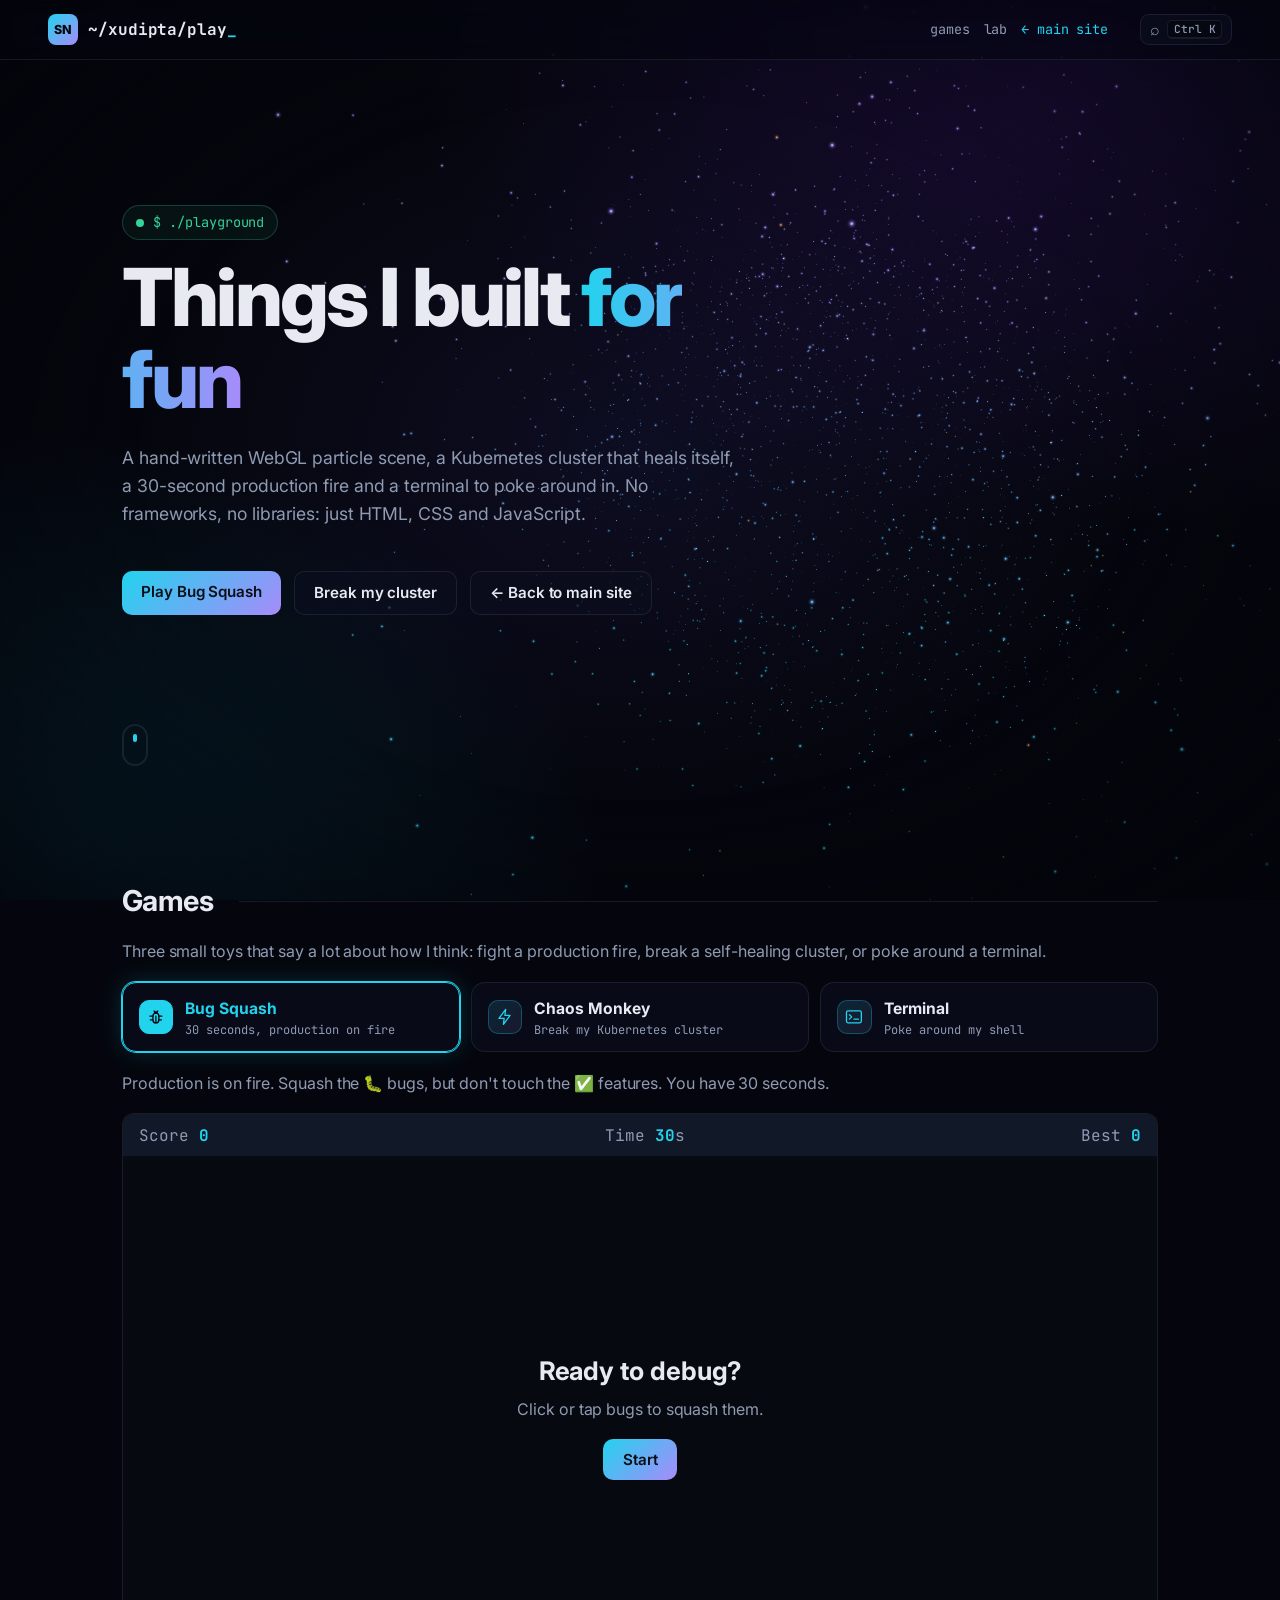
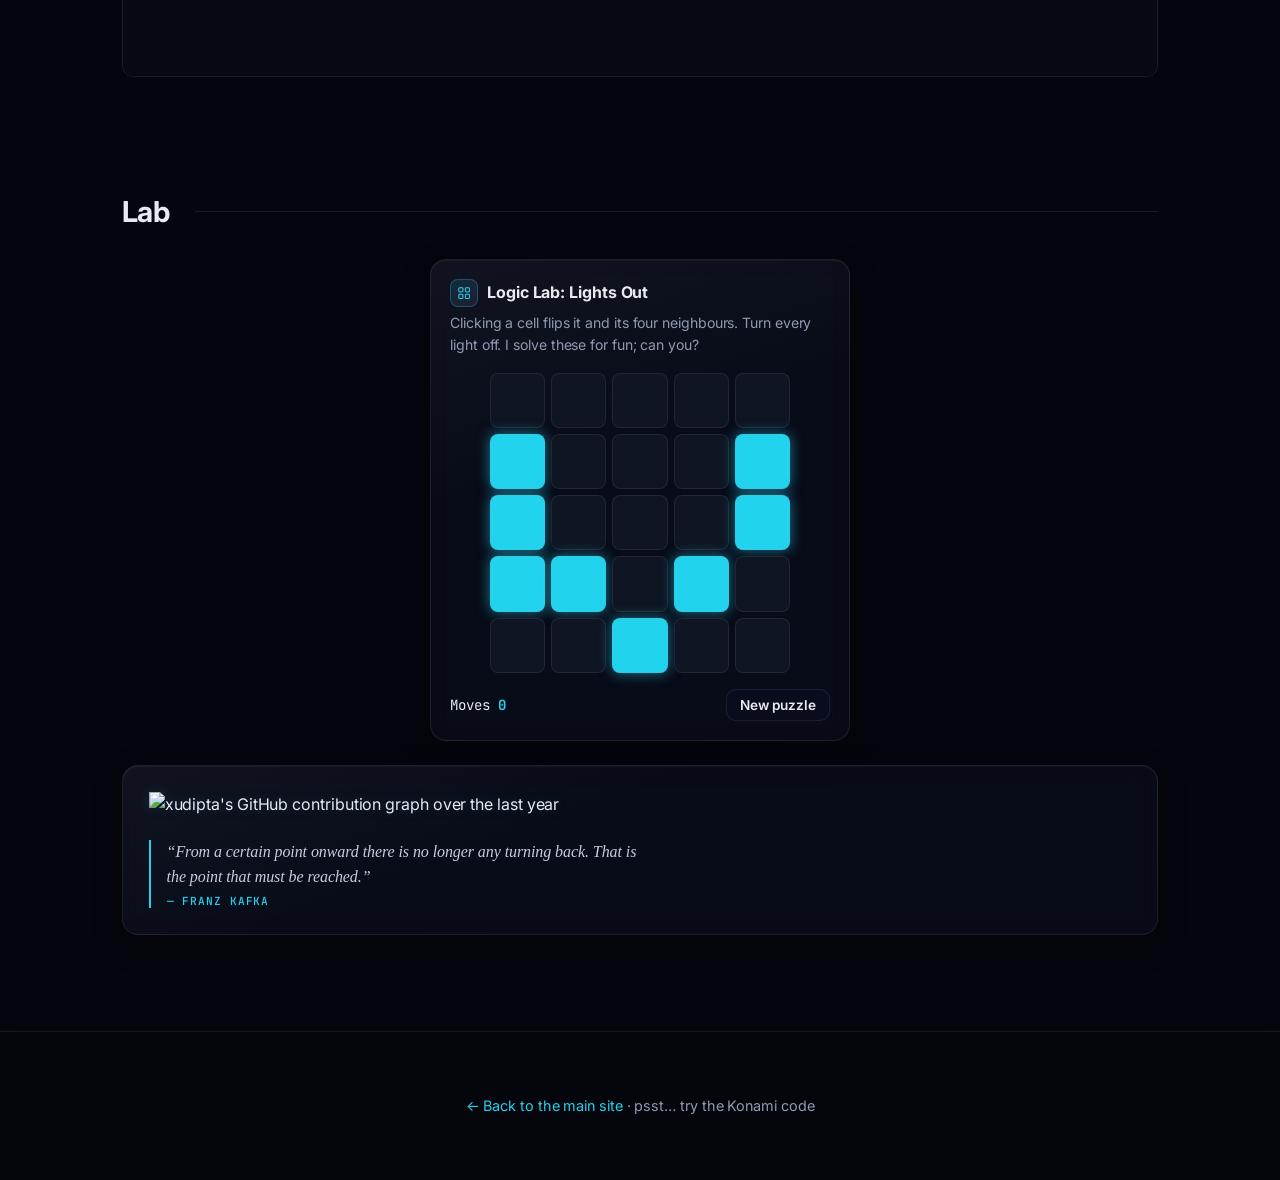
==== commit 454e7d09: "Playground: show GitHub contributions as a year grid with today's number Replaces the rotating orbit" ====
--- a/docs/play/index.html
+++ b/docs/play/index.html
@@ -19,7 +19,7 @@
   <link rel="preconnect" href="https://fonts.gstatic.com" crossorigin>
   <link rel="stylesheet" href="https://fonts.googleapis.com/css2?family=Inter:wght@400;500;600;700;800&family=JetBrains+Mono:wght@400;500;700&display=swap">
   <link rel="icon" href="../favicon.svg" type="image/svg+xml">
-  <link rel="stylesheet" href="style.css?v=20261106">
+  <link rel="stylesheet" href="style.css?v=20261120">
 </head>
 <body class="playground">
   <svg width="0" height="0" style="position:absolute" aria-hidden="true">
@@ -159,17 +159,24 @@
         </div>
       </div>
       <div class="card activity" id="activity">
-        <div class="orbit-wrap">
-          <canvas id="orbit" role="img" aria-label="GitHub contributions over the last year"></canvas>
-          <div class="orbit-copy">
-            <p class="kicker">// consistency, visualised</p>
-            <h3>A year of showing up</h3>
-            <p>Every dot is a day of my GitHub activity over the last year. Each ring is a weekday, from Sunday on the inside to Saturday on the outside. Brighter dots mean more contributions, and the amber hand marks today.</p>
-            <div class="pillrow" id="orbit-pills"><span class="pill">loading live data…</span></div>
-            <blockquote>“From a certain point onward there is no longer any turning back. That is the point that must be reached.”<span>— Franz Kafka</span></blockquote>
+        <div class="act" id="act">
+          <div class="act-head">
+            <div>
+              <p class="kicker">// consistency, visualised</p>
+              <h3>A year of showing up</h3>
+              <p class="act-sub">Every square is a day of my GitHub activity over the last year. Brighter means more contributions.</p>
+            </div>
+            <div class="act-today" id="act-today" aria-live="polite"><span class="act-n">–</span><span class="act-l">loading live data…</span></div>
+          </div>
+          <div class="act-stats" id="act-stats"></div>
+          <div class="hm-scroll" id="hm-scroll"><div id="hm"></div></div>
+          <div class="hm-foot">
+            <span class="readout" id="act-readout" aria-live="polite">Tap or hover a day</span>
+            <span class="legend" aria-hidden="true">Less <i class="l0"></i><i class="l1"></i><i class="l2"></i><i class="l3"></i><i class="l4"></i> More</span>
           </div>
         </div>
         <img class="activity-fallback" hidden src="https://ghchart.rshah.org/22d3ee/xudipta" alt="xudipta's GitHub contribution graph over the last year">
+        <blockquote class="act-quote">“From a certain point onward there is no longer any turning back. That is the point that must be reached.”<span>— Franz Kafka</span></blockquote>
       </div>
     </section>
   </main>
@@ -180,7 +187,7 @@
 
   <script src="scene.js?v=20261106"></script>
   <script src="main.js?v=20261106"></script>
-  <script src="orbit.js?v=20261106"></script>
+  <script src="activity.js?v=20261120"></script>
   <script src="chaos.js?v=20261106"></script>
   <script src="palette.js?v=20261106"></script>
 </body>
--- a/docs/play/style.css
+++ b/docs/play/style.css
@@ -181,24 +181,44 @@
 .small-btn { padding: 0.45rem 0.8rem; font-size: 0.85rem; }
 .activity { margin-top: 1.5rem; padding: 1.6rem; }
 .activity-fallback { display: block; width: 100%; filter: drop-shadow(0 0 6px rgba(34, 211, 238, .15)); }
-.activity-fallback[hidden], .orbit-wrap[hidden] { display: none; }
-.orbit-wrap { display: grid; grid-template-columns: 1fr 1fr; gap: 1.5rem; align-items: center; }
-#orbit { width: 100%; max-width: min(520px, 62vh); aspect-ratio: 1; display: block; margin: 0 auto; touch-action: manipulation; }
+.activity-fallback[hidden], .act[hidden] { display: none; }
 .kicker { font: 500 0.8rem var(--mono); color: var(--accent); margin: 0 0 0.4rem; }
-.orbit-copy h3 { font-size: 1.6rem; letter-spacing: -0.02em; margin: 0 0 0.5rem; }
-.orbit-copy > p:not(.kicker) { color: var(--muted); margin: 0 0 1rem; }
-.orbit-copy blockquote { margin: 1.3rem 0 0; font: italic 1rem/1.55 Georgia, "Times New Roman", serif; color: #c7cce0; border-left: 2px solid var(--accent); padding-left: 1rem; }
-.orbit-copy blockquote span { display: block; font: 500 0.7rem var(--mono); color: var(--accent); text-transform: uppercase; letter-spacing: 0.08em; font-style: normal; margin-top: 0.3rem; }
 .pillrow { display: flex; flex-wrap: wrap; gap: 0.5rem; }
 .pill { font: 500 0.78rem var(--mono); padding: 0.35rem 0.7rem; border-radius: 999px; border: 1px solid var(--line); color: var(--muted); background: rgba(5, 6, 13, 0.4); }
 .pill b { color: var(--text); }
-.orbit-tip {
-  position: fixed; z-index: 50; pointer-events: none; font: 500 0.78rem var(--mono); white-space: nowrap;
-  background: rgba(5, 6, 13, 0.92); border: 1px solid var(--accent); color: var(--text); padding: 0.35rem 0.6rem; border-radius: 8px;
-  box-shadow: 0 0 20px rgba(34, 211, 238, 0.25); opacity: 0; transition: opacity .15s;
-}
-.orbit-tip.on { opacity: 1; }
-.orbit-tip b { color: var(--accent); }
+
+/* Contributions: a year grid, today's number and a one-line readout for the day you point at */
+.act-head { display: flex; justify-content: space-between; align-items: flex-end; gap: 1.2rem; flex-wrap: wrap; margin-bottom: 1.1rem; }
+.act-head h3 { font-size: 1.7rem; letter-spacing: -0.02em; margin: 0 0 0.4rem; }
+.act-sub { margin: 0; color: var(--muted); max-width: 44ch; }
+.act-today { display: flex; align-items: baseline; gap: 0.7rem; border: 1px solid var(--line); border-radius: 14px; padding: 0.7rem 1.1rem; background: rgba(255, 255, 255, 0.02); }
+.act-today .act-n { font: 800 2.6rem/1 var(--sans); letter-spacing: -0.04em; color: var(--text); }
+.act-today.hot { border-color: rgba(34, 211, 238, 0.4); box-shadow: 0 0 24px rgba(34, 211, 238, 0.12); }
+.act-today.hot .act-n { color: var(--accent); }
+.act-today .act-l { font: 500 0.72rem/1.35 var(--mono); color: var(--muted); text-transform: uppercase; letter-spacing: 0.07em; }
+.act-stats { display: flex; flex-wrap: wrap; gap: 0.35rem 1.6rem; margin: 0 0 1rem; font: 500 0.76rem var(--mono); color: var(--muted); letter-spacing: 0.03em; }
+.act-stats b { color: var(--text); font: 800 1.15rem var(--sans); letter-spacing: -0.01em; margin-right: 0.3rem; }
+.hm-scroll { overflow-x: auto; scrollbar-width: none; margin: 0 -0.2rem; padding: 0 0.2rem; -webkit-mask-image: linear-gradient(90deg, transparent 0, #000 22px); mask-image: linear-gradient(90deg, transparent 0, #000 22px); }
+.hm-scroll.nofade { -webkit-mask-image: none; mask-image: none; }
+.hm-scroll::-webkit-scrollbar { display: none; }
+.hm { display: block; width: 100%; min-width: 680px; height: auto; outline: none; }
+.hm:focus-visible { outline: 2px solid var(--accent); outline-offset: -2px; border-radius: 6px; }
+.hm text { fill: var(--muted); font: 500 10px var(--mono); }
+.hm .cell { cursor: pointer; opacity: 0; transition: opacity 0.4s ease; transition-delay: calc(var(--c) * 9ms); }
+.hm.in .cell { opacity: 1; }
+.hm .cell:hover { stroke: rgba(255, 255, 255, 0.7); stroke-width: 1.2; }
+.hm .cell.sel { stroke: #fff; stroke-width: 1.8; }
+.hm .cell.today { stroke: var(--warm); stroke-width: 1.6; }
+.hm .cell.today.sel { stroke: #fff; }
+.hm-foot { display: flex; justify-content: space-between; align-items: center; gap: 1rem; flex-wrap: wrap; margin-top: 0.7rem; font: 500 0.78rem var(--mono); color: var(--muted); }
+.readout { color: var(--text); }
+.readout b { color: var(--accent); }
+.legend { display: inline-flex; align-items: center; gap: 0.3rem; font: 500 0.7rem var(--mono); }
+.legend i { width: 11px; height: 11px; border-radius: 3px; display: inline-block; }
+.l0 { background: rgba(148, 163, 184, 0.12); } .l1 { background: rgba(34, 211, 238, 0.38); } .l2 { background: rgba(34, 211, 238, 0.62); } .l3 { background: #22d3ee; } .l4 { background: #c4b5fd; }
+@media (prefers-reduced-motion: reduce) { .hm .cell { opacity: 1; transition: none; } }
+.act-quote { margin: 1.4rem 0 0; padding: 0 0 0 1rem; border-left: 2px solid var(--accent); font: italic 1rem/1.55 Georgia, "Times New Roman", serif; color: #c7cce0; max-width: 62ch; }
+.act-quote span { display: block; font: 500 0.7rem var(--mono); color: var(--accent); text-transform: uppercase; letter-spacing: 0.08em; font-style: normal; margin-top: 0.3rem; }
 
 /* Open source @ Intel */
 .oss-intro { margin: -0.6rem 0 1.4rem; }
@@ -398,13 +418,15 @@
   .stats b { font-size: 1.6rem; }
   .scroll-cue { display: none; }
   .nav nav { display: none; }
-  .about-grid, .resume, .solver-grid, .orbit-wrap, .oss-grid, .k8s-bar, .k-nodes { grid-template-columns: 1fr; }
+  .about-grid, .resume, .solver-grid, .oss-grid, .k8s-bar, .k-nodes { grid-template-columns: 1fr; }
   .k8s-stats { grid-template-columns: repeat(3, 1fr); }
   .k8s-legend { margin-left: 0; }
   .k-node { min-height: 0; }
   .palette-btn { margin-left: auto; }
   .palette-btn kbd { display: none; }
   .activity { padding: 1.2rem; }
+  .act-head h3 { font-size: 1.4rem; }
+  .act-today { width: 100%; }
   .resume-cta { position: static; }
   section { padding-top: 3.5rem; }
 }
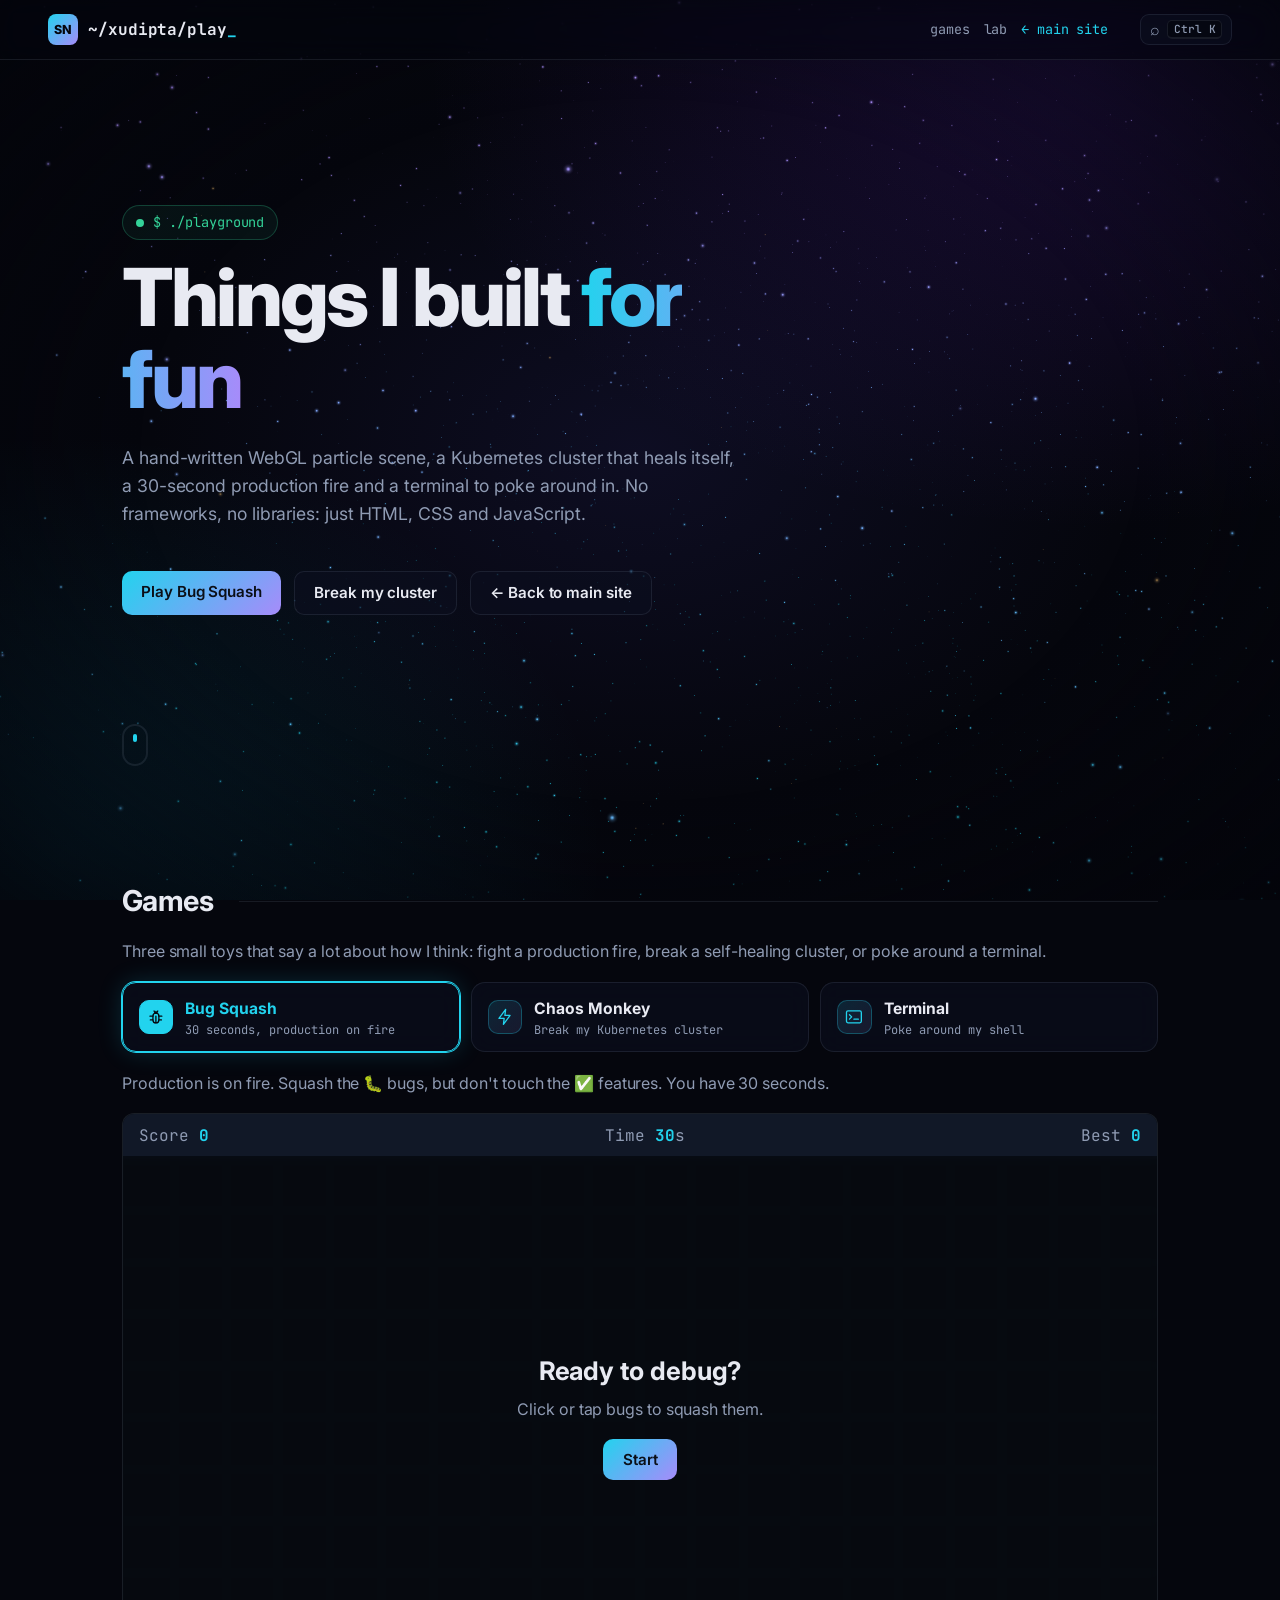
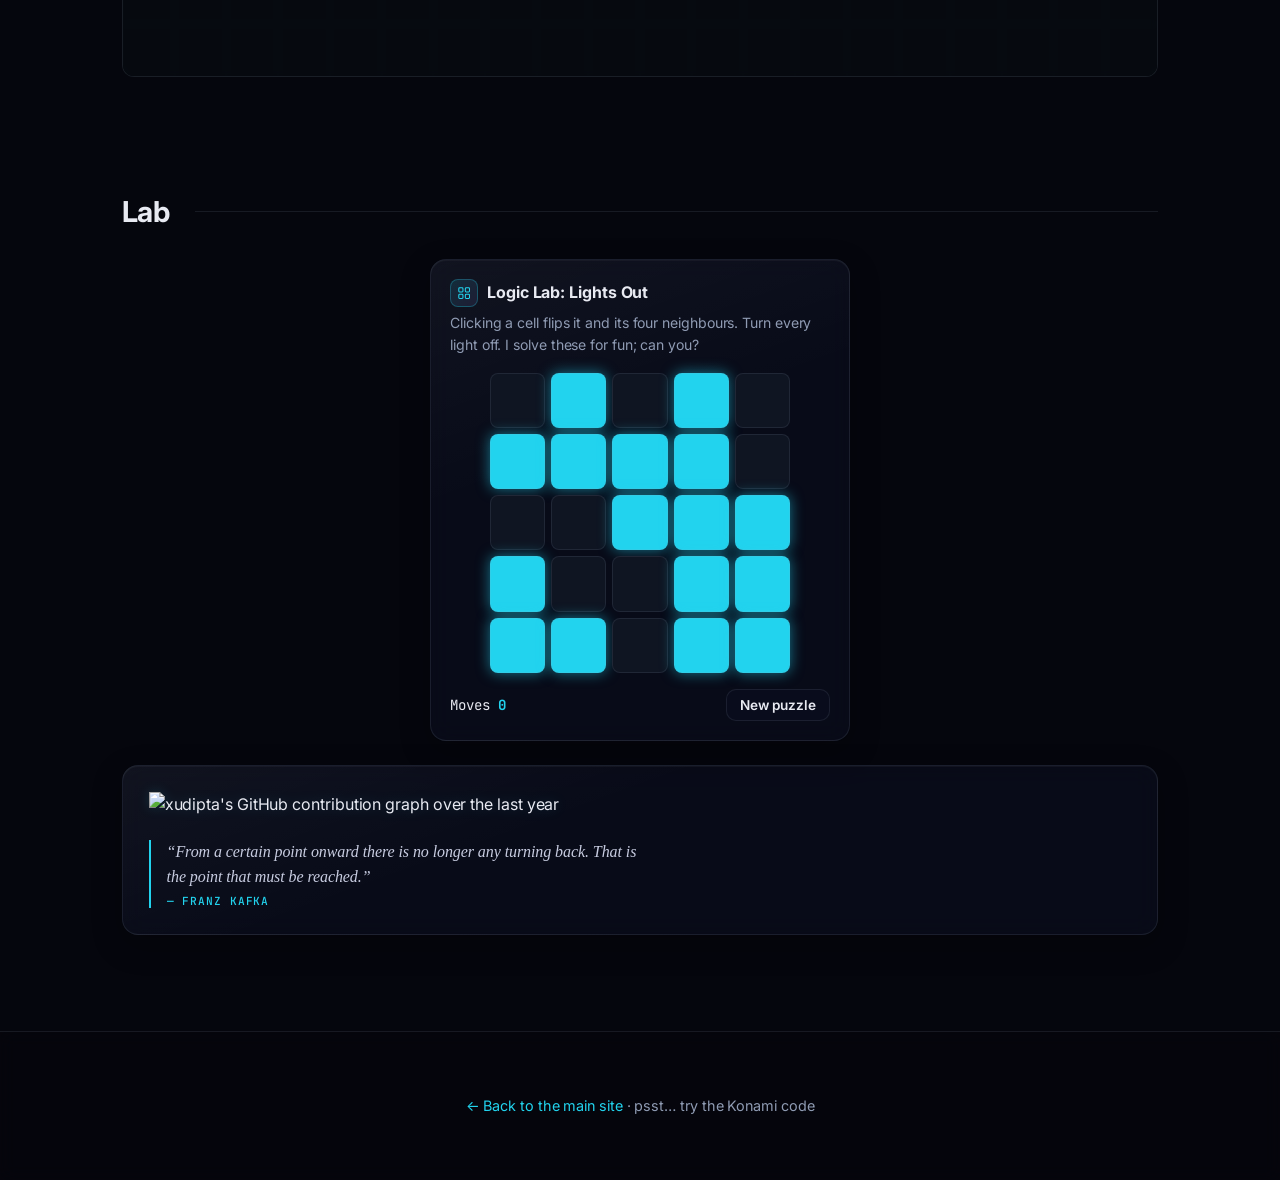
==== commit 68d48dcd: "Remove the big today number from the contributions card The line under the grid already shows the se" ====
--- a/docs/play/index.html
+++ b/docs/play/index.html
@@ -19,7 +19,7 @@
   <link rel="preconnect" href="https://fonts.gstatic.com" crossorigin>
   <link rel="stylesheet" href="https://fonts.googleapis.com/css2?family=Inter:wght@400;500;600;700;800&family=JetBrains+Mono:wght@400;500;700&display=swap">
   <link rel="icon" href="../favicon.svg" type="image/svg+xml">
-  <link rel="stylesheet" href="style.css?v=20261120">
+  <link rel="stylesheet" href="style.css?v=20261122">
 </head>
 <body class="playground">
   <svg width="0" height="0" style="position:absolute" aria-hidden="true">
@@ -166,7 +166,6 @@
               <h3>A year of showing up</h3>
               <p class="act-sub">Every square is a day of my GitHub activity over the last year. Brighter means more contributions.</p>
             </div>
-            <div class="act-today" id="act-today" aria-live="polite"><span class="act-n">–</span><span class="act-l">loading live data…</span></div>
           </div>
           <div class="act-stats" id="act-stats"></div>
           <div class="hm-scroll" id="hm-scroll"><div id="hm"></div></div>
@@ -187,7 +186,7 @@
 
   <script src="scene.js?v=20261106"></script>
   <script src="main.js?v=20261106"></script>
-  <script src="activity.js?v=20261120"></script>
+  <script src="activity.js?v=20261122"></script>
   <script src="chaos.js?v=20261106"></script>
   <script src="palette.js?v=20261106"></script>
 </body>
--- a/docs/play/style.css
+++ b/docs/play/style.css
@@ -191,11 +191,6 @@
 .act-head { display: flex; justify-content: space-between; align-items: flex-end; gap: 1.2rem; flex-wrap: wrap; margin-bottom: 1.1rem; }
 .act-head h3 { font-size: 1.7rem; letter-spacing: -0.02em; margin: 0 0 0.4rem; }
 .act-sub { margin: 0; color: var(--muted); max-width: 44ch; }
-.act-today { display: flex; align-items: baseline; gap: 0.7rem; border: 1px solid var(--line); border-radius: 14px; padding: 0.7rem 1.1rem; background: rgba(255, 255, 255, 0.02); }
-.act-today .act-n { font: 800 2.6rem/1 var(--sans); letter-spacing: -0.04em; color: var(--text); }
-.act-today.hot { border-color: rgba(34, 211, 238, 0.4); box-shadow: 0 0 24px rgba(34, 211, 238, 0.12); }
-.act-today.hot .act-n { color: var(--accent); }
-.act-today .act-l { font: 500 0.72rem/1.35 var(--mono); color: var(--muted); text-transform: uppercase; letter-spacing: 0.07em; }
 .act-stats { display: flex; flex-wrap: wrap; gap: 0.35rem 1.6rem; margin: 0 0 1rem; font: 500 0.76rem var(--mono); color: var(--muted); letter-spacing: 0.03em; }
 .act-stats b { color: var(--text); font: 800 1.15rem var(--sans); letter-spacing: -0.01em; margin-right: 0.3rem; }
 .hm-scroll { overflow-x: auto; scrollbar-width: none; margin: 0 -0.2rem; padding: 0 0.2rem; -webkit-mask-image: linear-gradient(90deg, transparent 0, #000 22px); mask-image: linear-gradient(90deg, transparent 0, #000 22px); }
@@ -426,7 +421,6 @@
   .palette-btn kbd { display: none; }
   .activity { padding: 1.2rem; }
   .act-head h3 { font-size: 1.4rem; }
-  .act-today { width: 100%; }
   .resume-cta { position: static; }
   section { padding-top: 3.5rem; }
 }
